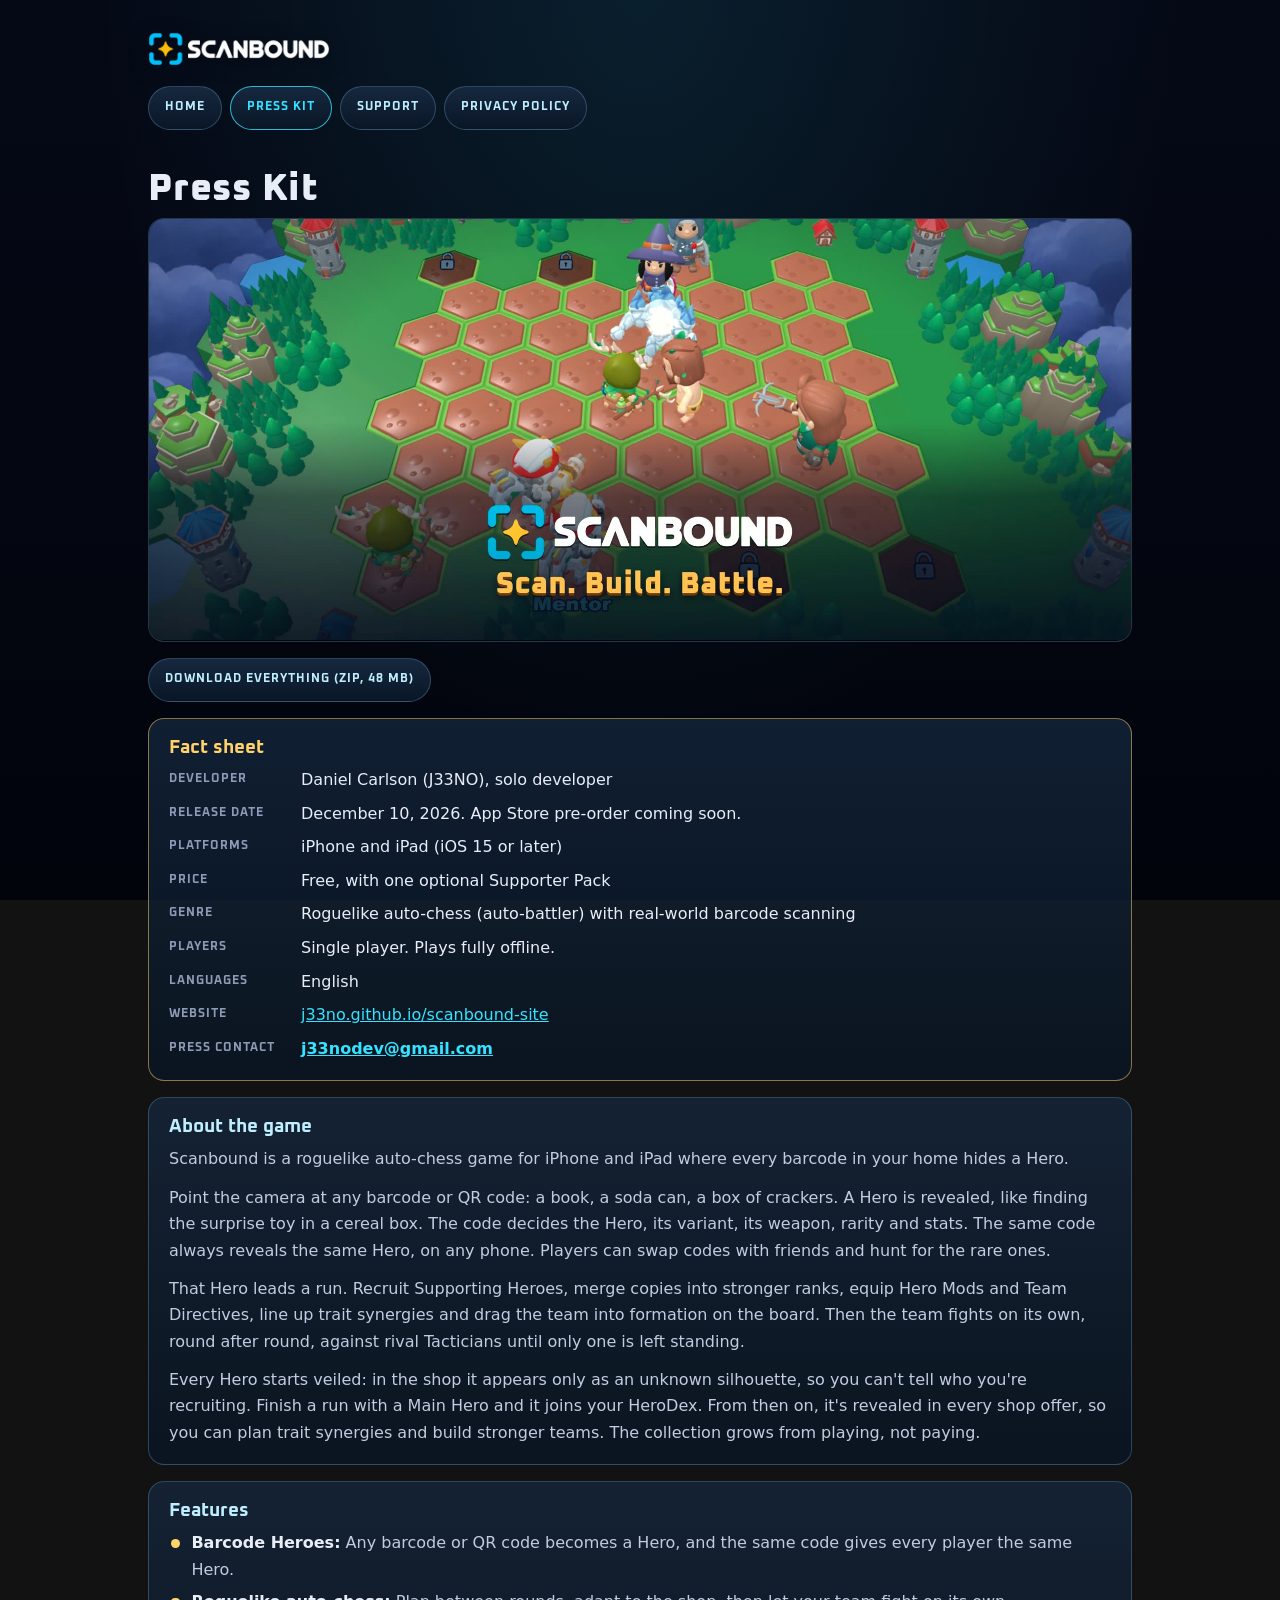
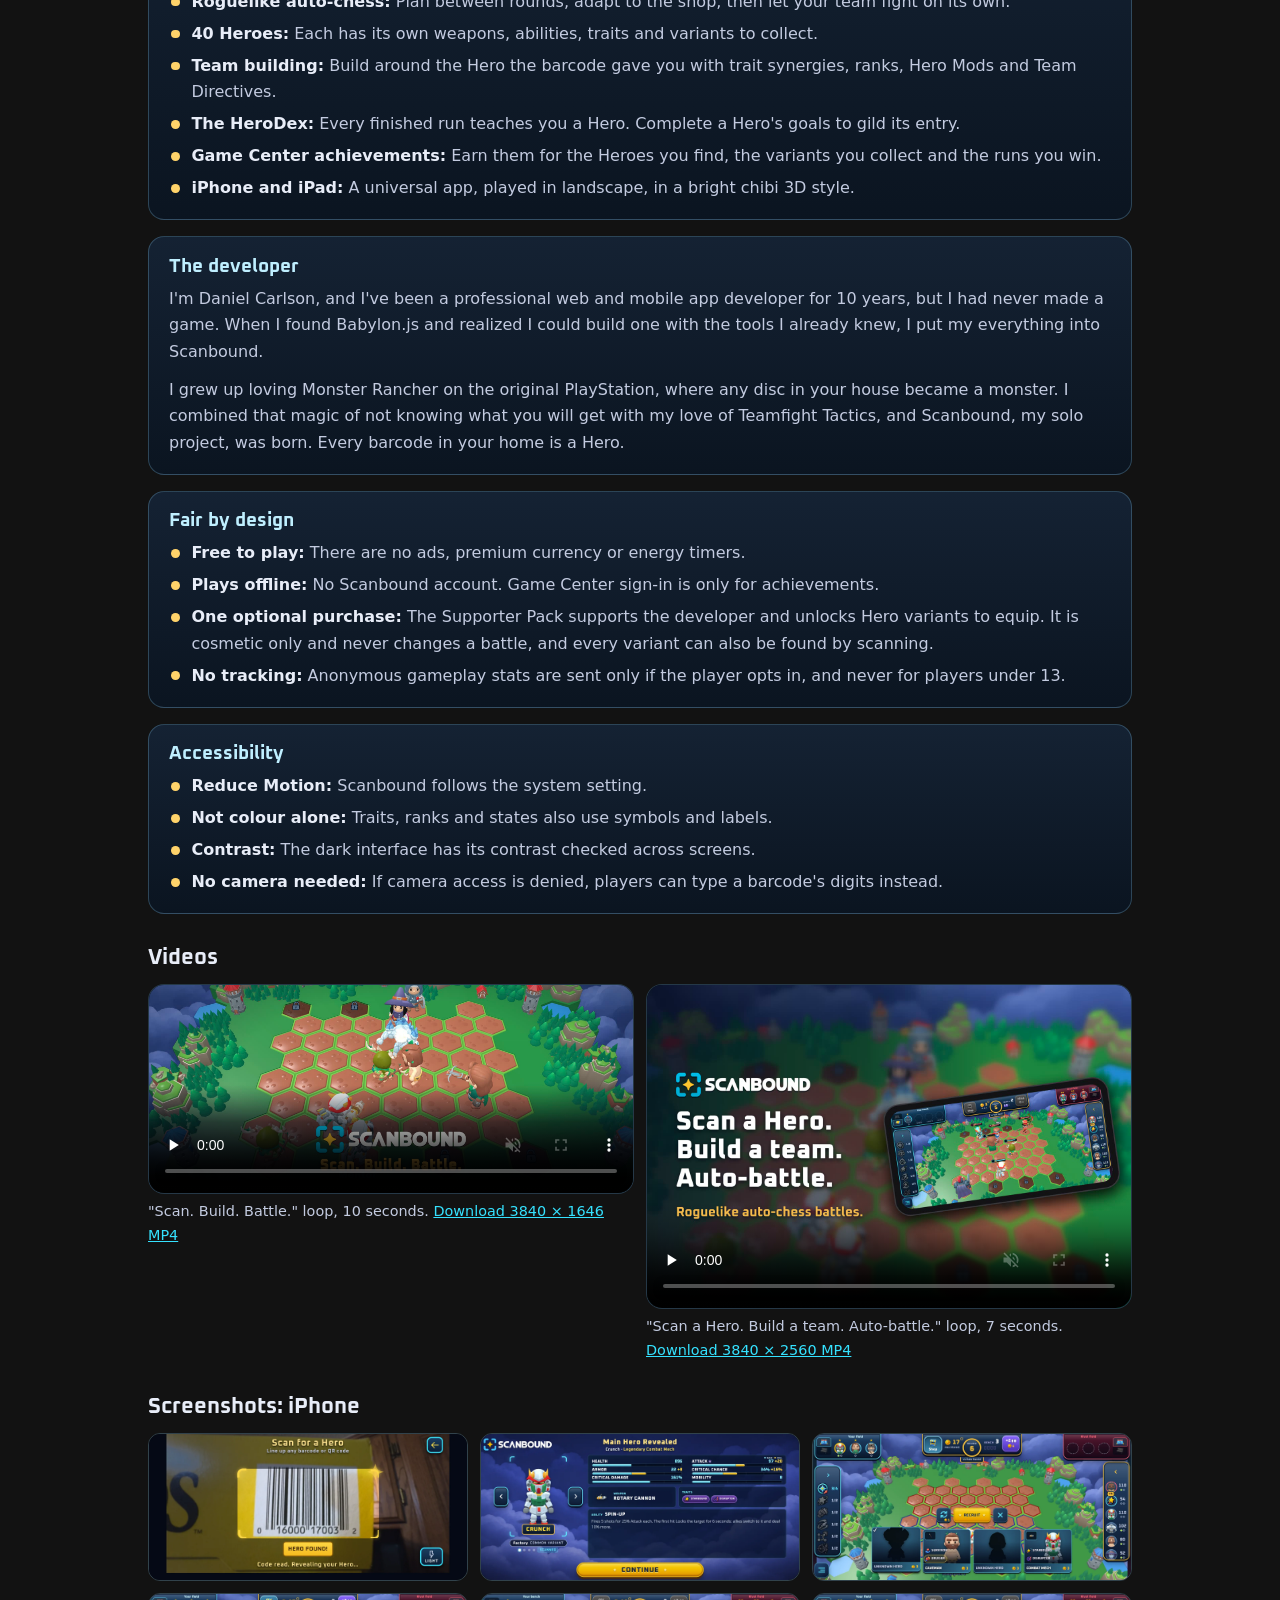
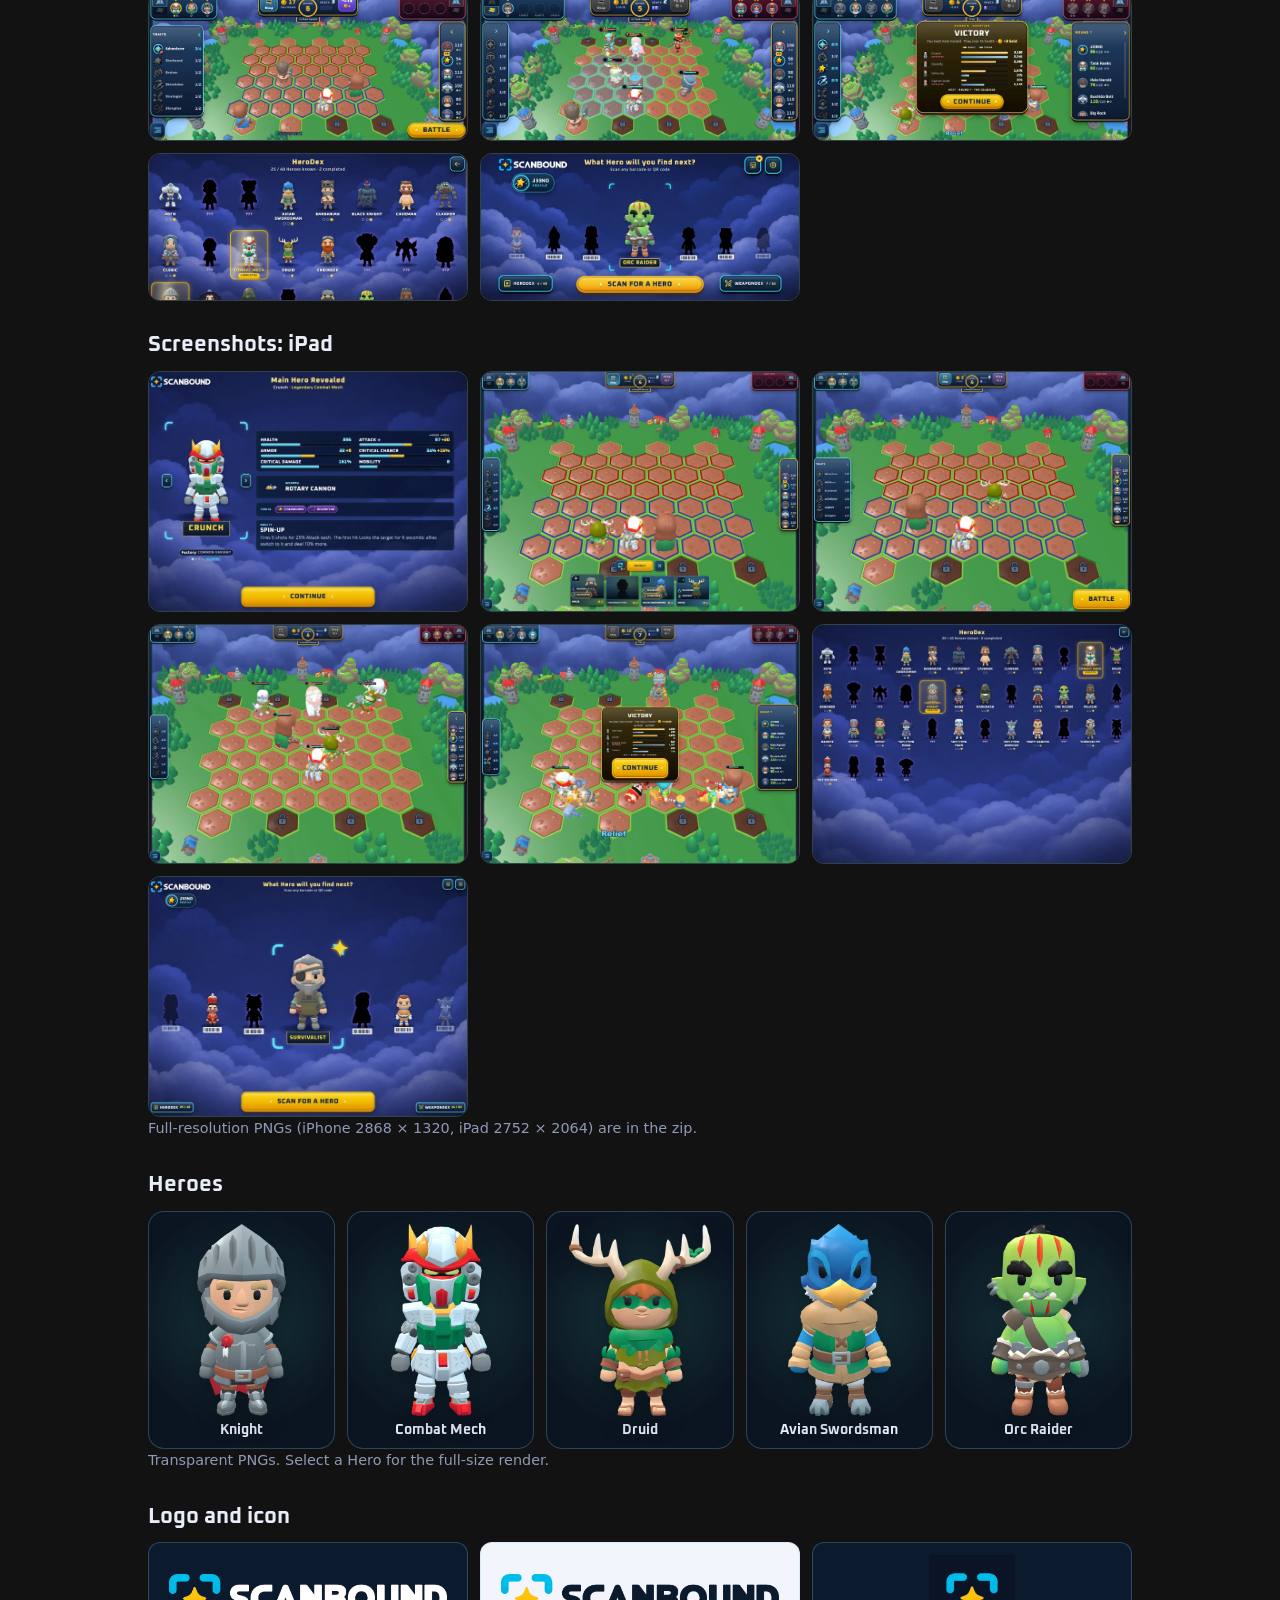
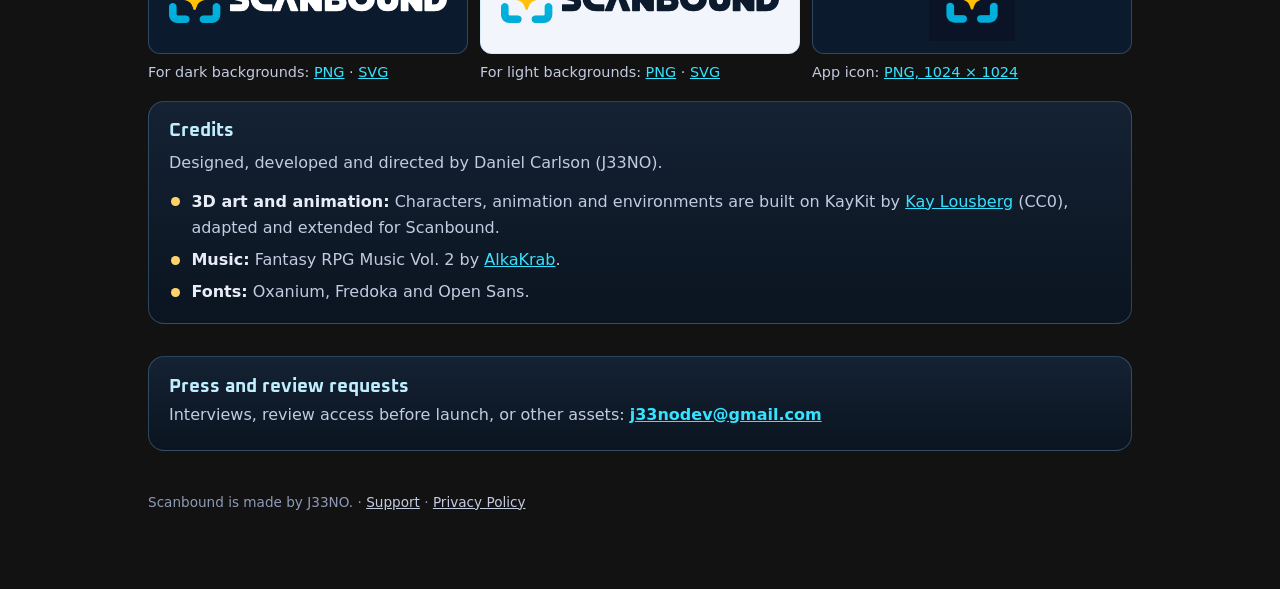
==== press/index.html @ 75f13f06 "Press kit page; Home wording matches the current game (PBI-192) Adds /press/ with the fact sheet, de" ====
<!doctype html>
<html lang="en">
<head>
  <meta charset="utf-8">
  <meta name="viewport" content="width=device-width, initial-scale=1">
  <title>Press Kit - Scanbound</title>
  <meta name="description" content="Scanbound press kit: fact sheet, description, developer story, videos, screenshots, Hero art, logos and press contact.">
  <link rel="icon" href="../assets/icon.png">
  <link rel="stylesheet" href="../assets/site.css?v=3">
</head>
<body class="press">
  <div class="wrap">
    <a class="brand" href="../"><img src="../assets/logo.webp" width="800" height="144" alt="Scanbound"></a>
    <nav aria-label="Pages">
      <a href="../">Home</a>
      <a href="./" aria-current="page">Press Kit</a>
      <a href="../support/">Support</a>
      <a href="../privacy/">Privacy Policy</a>
    </nav>

    <h1>Press Kit</h1>

    <figure class="feature-video">
      <video src="media/header-loop.mp4" poster="media/header-loop.jpg" width="1920" height="824" autoplay muted loop playsinline preload="metadata" aria-label="Scanbound gameplay: Heroes battling on the board, with the line Scan. Build. Battle."></video>
    </figure>

    <p class="downloads">
      <a class="button" href="https://github.com/J33NO/scanbound-site/releases/download/press-kit/scanbound-press-kit.zip">Download everything (zip, 48 MB)</a>
    </p>

    <section class="summary">
      <h2>Fact sheet</h2>
      <dl class="factsheet">
        <dt>Developer</dt><dd>Daniel Carlson (J33NO), solo developer</dd>
        <dt>Release date</dt><dd>December 10, 2026. App Store pre-order coming soon.</dd>
        <dt>Platforms</dt><dd>iPhone and iPad (iOS 15 or later)</dd>
        <dt>Price</dt><dd>Free, with one optional Supporter Pack</dd>
        <dt>Genre</dt><dd>Roguelike auto-chess (auto-battler) with real-world barcode scanning</dd>
        <dt>Players</dt><dd>Single player. Plays fully offline.</dd>
        <dt>Languages</dt><dd>English</dd>
        <dt>Website</dt><dd><a href="https://j33no.github.io/scanbound-site/">j33no.github.io/scanbound-site</a></dd>
        <dt>Press contact</dt><dd><a class="email" href="mailto:j33nodev@gmail.com">j33nodev@gmail.com</a></dd>
      </dl>
    </section>

    <section>
      <h2>About the game</h2>
      <p>Scanbound is a roguelike auto-chess game for iPhone and iPad where every barcode in your home hides a Hero.</p>
      <p>Point the camera at any barcode or QR code: a book, a soda can, a box of crackers. A Hero is revealed, like finding the surprise toy in a cereal box. The code decides the Hero, its variant, its weapon, rarity and stats. The same code always reveals the same Hero, on any phone. Players can swap codes with friends and hunt for the rare ones.</p>
      <p>That Hero leads a run. Recruit Supporting Heroes, merge copies into stronger ranks, equip Hero Mods and Team Directives, line up trait synergies and drag the team into formation on the board. Then the team fights on its own, round after round, against rival Tacticians until only one is left standing.</p>
      <p>Every Hero starts veiled: in the shop it appears only as an unknown silhouette, so you can't tell who you're recruiting. Finish a run with a Main Hero and it joins your HeroDex. From then on, it's revealed in every shop offer, so you can plan trait synergies and build stronger teams. The collection grows from playing, not paying.</p>
    </section>

    <section>
      <h2>Features</h2>
      <ul class="facts">
        <li><strong>Barcode Heroes:</strong> Any barcode or QR code becomes a Hero, and the same code gives every player the same Hero.</li>
        <li><strong>Roguelike auto-chess:</strong> Plan between rounds, adapt to the shop, then let your team fight on its own.</li>
        <li><strong>40 Heroes:</strong> Each has its own weapons, abilities, traits and variants to collect.</li>
        <li><strong>Team building:</strong> Build around the Hero the barcode gave you with trait synergies, ranks, Hero Mods and Team Directives.</li>
        <li><strong>The HeroDex:</strong> Every finished run teaches you a Hero. Complete a Hero's goals to gild its entry.</li>
        <li><strong>Game Center achievements:</strong> Earn them for the Heroes you find, the variants you collect and the runs you win.</li>
        <li><strong>iPhone and iPad:</strong> A universal app, played in landscape, in a bright chibi 3D style.</li>
      </ul>
    </section>

    <section>
      <h2>The developer</h2>
      <p>I'm Daniel Carlson, and I've been a professional web and mobile app developer for 10 years, but I had never made a game. When I found Babylon.js and realized I could build one with the tools I already knew, I put my everything into Scanbound.</p>
      <p>I grew up loving Monster Rancher on the original PlayStation, where any disc in your house became a monster. I combined that magic of not knowing what you will get with my love of Teamfight Tactics, and Scanbound, my solo project, was born. Every barcode in your home is a Hero.</p>
    </section>

    <section>
      <h2>Fair by design</h2>
      <ul class="facts">
        <li><strong>Free to play:</strong> There are no ads, premium currency or energy timers.</li>
        <li><strong>Plays offline:</strong> No Scanbound account. Game Center sign-in is only for achievements.</li>
        <li><strong>One optional purchase:</strong> The Supporter Pack supports the developer and unlocks Hero variants to equip. It is cosmetic only and never changes a battle, and every variant can also be found by scanning.</li>
        <li><strong>No tracking:</strong> Anonymous gameplay stats are sent only if the player opts in, and never for players under 13.</li>
      </ul>
    </section>

    <section>
      <h2>Accessibility</h2>
      <ul class="facts">
        <li><strong>Reduce Motion:</strong> Scanbound follows the system setting.</li>
        <li><strong>Not colour alone:</strong> Traits, ranks and states also use symbols and labels.</li>
        <li><strong>Contrast:</strong> The dark interface has its contrast checked across screens.</li>
        <li><strong>No camera needed:</strong> If camera access is denied, players can type a barcode's digits instead.</li>
      </ul>
    </section>

    <h2 class="kit-title">Videos</h2>
    <div class="media-grid media-grid--two">
      <figure>
        <video src="media/header-loop.mp4" poster="media/header-loop.jpg" width="1920" height="824" controls muted loop playsinline preload="none"></video>
        <figcaption>"Scan. Build. Battle." loop, 10 seconds. <a href="https://github.com/J33NO/scanbound-site/releases/download/press-kit/Scanbound-Header-Video-3840x1646.mp4">Download 3840 &times; 1646 MP4</a></figcaption>
      </figure>
      <figure>
        <video src="media/search-loop.mp4" poster="media/search-loop.jpg" width="1440" height="960" controls muted loop playsinline preload="none"></video>
        <figcaption>"Scan a Hero. Build a team. Auto-battle." loop, 7 seconds. <a href="https://github.com/J33NO/scanbound-site/releases/download/press-kit/Scanbound-Search-Video-3840x2560.mp4">Download 3840 &times; 2560 MP4</a></figcaption>
      </figure>
    </div>

    <h2 class="kit-title">Screenshots: iPhone</h2>
    <div class="media-grid">
      <a href="media/shots/iphone-01-scan.webp"><img src="media/shots/iphone-01-scan.webp" width="1600" height="736" loading="lazy" alt="Scanning a product barcode: Hero found"></a>
      <a href="media/shots/iphone-02-reveal.webp"><img src="media/shots/iphone-02-reveal.webp" width="1600" height="736" loading="lazy" alt="A Hero revealed from the scan, with its stats"></a>
      <a href="media/shots/iphone-03-shop-veiled.webp"><img src="media/shots/iphone-03-shop-veiled.webp" width="1600" height="736" loading="lazy" alt="The shop between rounds"></a>
      <a href="media/shots/iphone-04-team-traits.webp"><img src="media/shots/iphone-04-team-traits.webp" width="1600" height="736" loading="lazy" alt="The team in formation with trait synergies"></a>
      <a href="media/shots/iphone-05-battle.webp"><img src="media/shots/iphone-05-battle.webp" width="1600" height="736" loading="lazy" alt="An auto-chess battle on the hex board"></a>
      <a href="media/shots/iphone-06-victory.webp"><img src="media/shots/iphone-06-victory.webp" width="1600" height="736" loading="lazy" alt="Victory screen"></a>
      <a href="media/shots/iphone-07-herodex.webp"><img src="media/shots/iphone-07-herodex.webp" width="1600" height="736" loading="lazy" alt="The HeroDex"></a>
      <a href="media/shots/iphone-08-home.webp"><img src="media/shots/iphone-08-home.webp" width="1600" height="736" loading="lazy" alt="The home screen"></a>
    </div>

    <h2 class="kit-title">Screenshots: iPad</h2>
    <div class="media-grid">
      <a href="media/shots/ipad-02-reveal.webp"><img src="media/shots/ipad-02-reveal.webp" width="1400" height="1050" loading="lazy" alt="A Hero revealed on iPad"></a>
      <a href="media/shots/ipad-03-shop-veiled.webp"><img src="media/shots/ipad-03-shop-veiled.webp" width="1400" height="1050" loading="lazy" alt="The shop on iPad"></a>
      <a href="media/shots/ipad-04-team-traits.webp"><img src="media/shots/ipad-04-team-traits.webp" width="1400" height="1050" loading="lazy" alt="Team and traits on iPad"></a>
      <a href="media/shots/ipad-05-battle.webp"><img src="media/shots/ipad-05-battle.webp" width="1400" height="1050" loading="lazy" alt="A battle on iPad"></a>
      <a href="media/shots/ipad-06-victory.webp"><img src="media/shots/ipad-06-victory.webp" width="1400" height="1050" loading="lazy" alt="Victory on iPad"></a>
      <a href="media/shots/ipad-07-herodex.webp"><img src="media/shots/ipad-07-herodex.webp" width="1400" height="1050" loading="lazy" alt="The HeroDex on iPad"></a>
      <a href="media/shots/ipad-08-home.webp"><img src="media/shots/ipad-08-home.webp" width="1400" height="1050" loading="lazy" alt="The home screen on iPad"></a>
    </div>
    <p class="meta">Full-resolution PNGs (iPhone 2868 &times; 1320, iPad 2752 &times; 2064) are in the zip.</p>

    <h2 class="kit-title">Heroes</h2>
    <div class="media-grid media-grid--heroes">
      <a href="media/heroes/knight.png"><img src="media/heroes/knight-thumb.webp" loading="lazy" alt="Knight"><span>Knight</span></a>
      <a href="media/heroes/combat_mech.png"><img src="media/heroes/combat_mech-thumb.webp" loading="lazy" alt="Combat Mech"><span>Combat Mech</span></a>
      <a href="media/heroes/druid.png"><img src="media/heroes/druid-thumb.webp" loading="lazy" alt="Druid"><span>Druid</span></a>
      <a href="media/heroes/avian_swordsman.png"><img src="media/heroes/avian_swordsman-thumb.webp" loading="lazy" alt="Avian Swordsman"><span>Avian Swordsman</span></a>
      <a href="media/heroes/orc_raider.png"><img src="media/heroes/orc_raider-thumb.webp" loading="lazy" alt="Orc Raider"><span>Orc Raider</span></a>
    </div>
    <p class="meta">Transparent PNGs. Select a Hero for the full-size render.</p>

    <h2 class="kit-title">Logo and icon</h2>
    <div class="media-grid media-grid--brand">
      <figure class="swatch swatch--dark">
        <img src="media/brand/scanbound-logo-white-text.png" width="3922" height="696" loading="lazy" alt="Scanbound logo, white text">
        <figcaption>For dark backgrounds: <a href="media/brand/scanbound-logo-white-text.png">PNG</a> &middot; <a href="media/brand/scanbound-logo-white-text.svg">SVG</a></figcaption>
      </figure>
      <figure class="swatch swatch--light">
        <img src="media/brand/scanbound-logo-dark-text.png" width="3922" height="696" loading="lazy" alt="Scanbound logo, dark text">
        <figcaption>For light backgrounds: <a href="media/brand/scanbound-logo-dark-text.png">PNG</a> &middot; <a href="media/brand/scanbound-logo-dark-text.svg">SVG</a></figcaption>
      </figure>
      <figure class="swatch swatch--icon">
        <img src="media/brand/scanbound-icon-1024.png" width="1024" height="1024" loading="lazy" alt="Scanbound app icon">
        <figcaption>App icon: <a href="media/brand/scanbound-icon-1024.png">PNG, 1024 &times; 1024</a></figcaption>
      </figure>
    </div>

    <section>
      <h2>Credits</h2>
      <p>Designed, developed and directed by Daniel Carlson (J33NO).</p>
      <ul class="facts">
        <li><strong>3D art and animation:</strong> Characters, animation and environments are built on KayKit by <a href="https://www.kaylousberg.com" rel="noopener">Kay Lousberg</a> (CC0), adapted and extended for Scanbound.</li>
        <li><strong>Music:</strong> Fantasy RPG Music Vol. 2 by <a href="https://alkakrab.itch.io/" rel="noopener">AlkaKrab</a>.</li>
        <li><strong>Fonts:</strong> Oxanium, Fredoka and Open Sans.</li>
      </ul>
    </section>

    <section class="help">
      <div>
        <h2>Press and review requests</h2>
        <p>Interviews, review access before launch, or other assets: <a class="email" href="mailto:j33nodev@gmail.com">j33nodev@gmail.com</a></p>
      </div>
    </section>

    <footer>
      <p>Scanbound is made by J33NO. &middot; <a href="../support/">Support</a> &middot; <a href="../privacy/">Privacy Policy</a></p>
    </footer>
  </div>
  <script>
    // Respect Reduce Motion: the banner loop does not play on its own.
    if (matchMedia("(prefers-reduced-motion: reduce)").matches) {
      const v = document.querySelector(".feature-video video");
      v.removeAttribute("autoplay"); v.pause(); v.controls = true;
    }
  </script>
</body>
</html>
---- assets/site.css ----
/* Scanbound public pages: the game's own night-sky palette, Oxanium for headings, the system
   sans for reading. Everything is self-hosted so a visit contacts no one but GitHub Pages. */
@font-face {
  font-family: "Oxanium";
  src: url("fonts/Oxanium-VariableFont_wght.ttf") format("truetype");
  font-weight: 200 800;
  font-display: swap;
}

:root {
  --bg: #050916;
  --bg-deep: #02040c;
  --panel: #0c1a2e;
  --panel-edge: rgba(140, 205, 240, 0.26);
  --text: #e8edf8;
  --soft: #c3cbe0;
  --muted: #8e9ab6;
  --cyan: #35e2ff;
  --cyan-soft: #bfefff;
  --gold: #ffd36a;
  --display: "Oxanium", "Trebuchet MS", system-ui, sans-serif;
  --body: system-ui, -apple-system, "Segoe UI", Roboto, "Helvetica Neue", sans-serif;
  color-scheme: dark;
}

* { box-sizing: border-box; }

html { -webkit-text-size-adjust: 100%; }

body {
  margin: 0;
  min-height: 100vh;
  background:
    radial-gradient(ellipse at top, rgba(53, 226, 255, 0.10), transparent 60%),
    linear-gradient(180deg, var(--bg), var(--bg-deep));
  background-attachment: fixed;
  color: var(--soft);
  font: 16px/1.65 var(--body);
}

.wrap {
  max-width: 46rem;
  margin: 0 auto;
  padding-inline: 1.25rem;
  padding-block: 2rem 4rem;
}

.brand {
  display: flex;
  align-items: center;
  gap: 0.85rem;
  color: var(--text);
  text-decoration: none;
}

.brand img {
  width: auto;
  height: 2.1rem;
  filter: drop-shadow(0 3px 10px rgba(2, 4, 12, 0.45));
}

nav {
  display: flex;
  flex-wrap: wrap;
  gap: 0.5rem;
  margin-top: 1.25rem;
}

nav a,
.button {
  display: inline-flex;
  align-items: center;
  min-height: 2.75rem;
  padding: 0.5rem 1rem;
  border: 1px solid var(--panel-edge);
  border-radius: 999px;
  background: linear-gradient(180deg, #16283f, #091626);
  color: var(--cyan-soft);
  font: 700 0.78rem/1.2 var(--display);
  letter-spacing: 0.08em;
  text-decoration: none;
  text-transform: uppercase;
}

nav a[aria-current="page"] {
  border-color: rgba(53, 226, 255, 0.78);
  color: var(--cyan);
}

nav a:focus-visible,
.button:focus-visible,
a:focus-visible {
  outline: 2px solid var(--cyan);
  outline-offset: 3px;
}

h1, h2, h3 {
  color: var(--text);
  font-family: var(--display);
  line-height: 1.2;
  text-wrap: balance;
}

h1 {
  margin: 2.25rem 0 0.4rem;
  font-size: clamp(1.8rem, 5vw, 2.4rem);
  font-weight: 800;
  letter-spacing: 0.02em;
}

h2 {
  margin: 0 0 0.5rem;
  font-size: 1.2rem;
  font-weight: 700;
  color: var(--cyan-soft);
}

h3 {
  margin: 1rem 0 0.25rem;
  font-size: 1rem;
  font-weight: 700;
}

.lede {
  margin: 0 0 1.75rem;
  color: var(--soft);
  font-size: 1.08rem;
}

.meta {
  margin: 0;
  color: var(--muted);
  font-size: 0.9rem;
}

section {
  margin-top: 1rem;
  padding: 1.1rem 1.25rem;
  border: 1px solid var(--panel-edge);
  border-radius: 1rem;
  background: linear-gradient(180deg, rgba(22, 40, 63, 0.75), rgba(9, 22, 38, 0.75));
}

section > :last-child { margin-bottom: 0; }

p, ul { margin: 0 0 0.75rem; }

ul { padding-left: 1.2rem; }

li + li { margin-top: 0.35rem; }

strong { color: var(--text); }

a { color: var(--cyan); }

.summary {
  border-color: rgba(255, 211, 106, 0.5);
}

.summary h2 { color: var(--gold); }

.email {
  font-weight: 700;
  word-break: break-all;
}

footer {
  margin-top: 2.5rem;
  color: var(--muted);
  font-size: 0.85rem;
}

footer a { color: var(--soft); }

/* ---- Home ----------------------------------------------------------------------------------
   The game's own night-cloud sky, with a lineup of real Hero renders standing in the clouds. */
@font-face {
  font-family: "Fredoka";
  src: url("fonts/Fredoka-VariableFont_wdth_wght.ttf") format("truetype");
  font-weight: 300 700;
  font-display: swap;
}

.home { --round: "Fredoka", var(--display); }

.sky {
  position: relative;
  overflow: hidden;
  padding-inline: 1.25rem;
  padding-block: 1.25rem 0;
  background: #1a2a6c url("clouds.webp") center bottom / cover no-repeat;
  border-bottom: 1px solid var(--panel-edge);
}

.sky::after {
  content: "";
  position: absolute;
  inset: auto 0 0;
  height: 30%;
  background: linear-gradient(180deg, transparent, rgba(5, 9, 22, 0.55));
  pointer-events: none;
}

.sky__top {
  max-width: 64rem;
  margin: 0 auto;
  display: flex;
  flex-wrap: wrap;
  align-items: center;
  justify-content: space-between;
  gap: 0.75rem;
}

.sky__top nav { margin-top: 0; }

.sky__title {
  position: relative;
  z-index: 1;
  max-width: 40rem;
  margin: 0 auto;
  padding-top: clamp(2rem, 7vw, 4.5rem);
  text-align: center;
}

.sky__logo {
  width: min(100%, 26rem);
  height: auto;
  filter: drop-shadow(0 6px 18px rgba(2, 4, 12, 0.55));
}

.sky h1 {
  margin: 1.1rem 0 0.6rem;
  font-family: var(--round);
  font-size: clamp(2rem, 6vw, 3.2rem);
  font-weight: 700;
  letter-spacing: 0;
  text-shadow: 0 3px 0 rgba(2, 4, 12, 0.35);
}

.sky__title p {
  margin: 0 auto;
  max-width: 34rem;
  color: #dfe6ff;
  font-size: 1.1rem;
}


.lineup {
  position: relative;
  z-index: 1;
  display: flex;
  justify-content: center;
  align-items: flex-end;
  max-width: 64rem;
  margin: clamp(0.5rem, 3vw, 1.5rem) auto 0;
}

.lineup__hero {
  width: clamp(5.5rem, 15vw, 10.5rem);
  height: auto;
  margin-inline: clamp(-2.4rem, -3.2vw, -0.9rem);
  margin-bottom: -2.5%;
  filter: drop-shadow(0 10px 12px rgba(2, 4, 12, 0.45));
  animation: bob 3.6s ease-in-out infinite;
}

.lineup__hero:nth-child(2n) { animation-delay: -1.2s; }
.lineup__hero:nth-child(3n) { animation-delay: -2.4s; }

.lineup__hero--lead {
  width: clamp(7rem, 19vw, 13rem);
  z-index: 1;
}

@keyframes bob {
  0%, 100% { transform: translateY(0); }
  50% { transform: translateY(-6px); }
}

@media (max-width: 560px) {
  .lineup__hero--edge { display: none; }
  .sky__top { justify-content: center; }
}

.home .wrap {
  max-width: 64rem;
  padding-top: 2.5rem;
}

.band-title {
  margin: 0 0 1rem;
  font-family: var(--round);
  font-size: 1.6rem;
  color: var(--text);
  text-align: center;
}

.steps {
  list-style: none;
  margin: 0;
  padding: 0;
  display: grid;
  grid-template-columns: repeat(auto-fit, minmax(13.5rem, 1fr));
  gap: 1rem;
  counter-reset: step;
}

.step {
  counter-increment: step;
  display: flex;
  flex-direction: column;
  gap: 0.4rem;
  min-width: 0;
  padding: 1rem;
  border: 1px solid var(--panel-edge);
  border-radius: 1rem;
  background: linear-gradient(180deg, rgba(22, 40, 63, 0.75), rgba(9, 22, 38, 0.75));
}

.step + .step { margin-top: 0; }

.step h3 {
  margin: 0.4rem 0 0;
  font-family: var(--round);
  font-size: 1.25rem;
}

.step h3::before {
  content: counter(step);
  display: inline-grid;
  place-items: center;
  width: 1.6rem;
  height: 1.6rem;
  margin-right: 0.5rem;
  border-radius: 50%;
  background: var(--cyan);
  color: #04121c;
  font: 800 0.9rem/1 var(--display);
  vertical-align: 0.15em;
}

.step p { margin: 0; font-size: 0.95rem; }

.step__art {
  display: grid;
  place-items: center;
  height: 9.5rem;
  border-radius: 0.75rem;
  background: radial-gradient(circle at 50% 60%, rgba(53, 226, 255, 0.16), rgba(5, 9, 22, 0.4) 70%);
  overflow: hidden;
}

.step__art img {
  max-width: 100%;
  width: auto;
  height: 8.5rem;
  object-fit: contain;
}

.step__art--wide img {
  width: 100%;
  height: 9.5rem;
  object-fit: cover;
}

.step__art--scan svg {
  width: 7.5rem;
  height: 7.5rem;
  fill: none;
}

.step__art--scan path {
  stroke: var(--cyan);
  stroke-width: 7;
  stroke-linecap: round;
}

.step__art--scan .bars rect { fill: var(--text); }

.step__art--scan .laser {
  stroke: #ff5a6e;
  stroke-width: 3;
  stroke-linecap: round;
  animation: sweep 2.4s ease-in-out infinite;
}

@keyframes sweep {
  0%, 100% { transform: translateY(-18px); }
  50% { transform: translateY(18px); }
}

.step__art--duel {
  display: flex;
  align-items: center;
  justify-content: center;
  gap: 0;
}

.step__art--duel img {
  width: auto;
  height: 9.5rem;
  max-width: 50%;
  object-fit: contain;
  transform: scale(1.3) translateY(5%);
}

.step__art--duel img:last-child { transform: scale(-1.3, 1.3) translateY(5%); }

.step__art--duel span {
  font: 800 1.1rem/1 var(--round);
  color: var(--gold);
  margin-inline: -0.5rem;
  z-index: 1;
}

.pair {
  display: grid;
  grid-template-columns: repeat(auto-fit, minmax(18rem, 1fr));
  gap: 1rem;
  margin-top: 1rem;
}

.pair section { margin-top: 0; min-width: 0; }

.facts {
  list-style: none;
  padding: 0;
}

.facts li {
  padding-left: 1.4rem;
  position: relative;
}

.facts li::before {
  content: "";
  position: absolute;
  left: 0.15rem;
  top: 0.55em;
  width: 0.55rem;
  height: 0.55rem;
  border-radius: 50%;
  background: var(--gold);
}

.help {
  display: flex;
  flex-wrap: wrap;
  align-items: center;
  justify-content: space-between;
  gap: 1rem;
}

.help h2, .help p { margin-bottom: 0.25rem; }

@media (prefers-reduced-motion: reduce) {
  .lineup__hero,
  .step__art--scan .laser { animation: none; }
}

/* Step 2: a Hero standing in the gold burst the reveal plays in the game. */
.step__art--reveal {
  background:
    radial-gradient(circle at 50% 55%, rgba(255, 211, 106, 0.55), rgba(255, 211, 106, 0.08) 45%, transparent 62%),
    radial-gradient(circle at 50% 60%, rgba(53, 226, 255, 0.16), rgba(5, 9, 22, 0.4) 70%);
}

.step__art--reveal img {
  height: 9.5rem;
  transform: scale(1.35) translateY(5%);
  filter: drop-shadow(0 0 14px rgba(255, 211, 106, 0.55));
}

/* ---- Press kit ------------------------------------------------------------------------------
   Wider than the reading pages so screenshots and videos can sit side by side. */
.press .wrap { max-width: 64rem; }

.feature-video { margin: 0 0 1rem; }

.feature-video video,
.media-grid video {
  display: block;
  width: 100%;
  height: auto;
  border: 1px solid var(--panel-edge);
  border-radius: 1rem;
  background: var(--bg-deep);
}

.downloads { margin: 0 0 1rem; }

.factsheet {
  display: grid;
  grid-template-columns: minmax(7rem, max-content) 1fr;
  gap: 0.45rem 1.25rem;
  margin: 0;
}

.factsheet dt { color: var(--muted); font: 700 0.78rem/1.9 var(--display); letter-spacing: 0.08em; text-transform: uppercase; }
.factsheet dd { margin: 0; color: var(--text); min-width: 0; }

@media (max-width: 560px) {
  .factsheet { grid-template-columns: 1fr; gap: 0; }
  .factsheet dd { margin-bottom: 0.6rem; }
}

.kit-title { margin: 2rem 0 0.75rem; font-size: 1.35rem; color: var(--text); }

.media-grid {
  display: grid;
  grid-template-columns: repeat(auto-fill, minmax(17rem, 1fr));
  gap: 0.75rem;
}

.media-grid--two { grid-template-columns: repeat(auto-fit, minmax(20rem, 1fr)); }

.media-grid figure { margin: 0; min-width: 0; }

.media-grid figcaption { margin-top: 0.4rem; font-size: 0.9rem; }

.media-grid > a { display: block; min-width: 0; }

.media-grid > a > img {
  display: block;
  width: 100%;
  height: auto;
  border: 1px solid var(--panel-edge);
  border-radius: 0.75rem;
}

.media-grid--heroes { grid-template-columns: repeat(auto-fit, minmax(9.5rem, 1fr)); }

.media-grid--heroes > a {
  padding: 0.75rem 0.5rem 0.6rem;
  border: 1px solid var(--panel-edge);
  border-radius: 1rem;
  background: radial-gradient(circle at 50% 45%, rgba(53, 226, 255, 0.18), rgba(9, 22, 38, 0.75) 70%);
  color: var(--text);
  font: 700 0.85rem/1.2 var(--display);
  text-align: center;
  text-decoration: none;
}

.media-grid--heroes > a > img {
  height: 12rem;
  width: 100%;
  object-fit: contain;
  border: 0;
  border-radius: 0;
  filter: drop-shadow(0 8px 10px rgba(2, 4, 12, 0.45));
}

.media-grid--heroes span { display: block; margin-top: 0.4rem; }

.media-grid--brand { grid-template-columns: repeat(auto-fit, minmax(15rem, 1fr)); }

.swatch img {
  display: block;
  width: 100%;
  height: 7rem;
  padding: 1.25rem;
  object-fit: contain;
  border: 1px solid var(--panel-edge);
  border-radius: 0.75rem;
}

.swatch--dark img { background: var(--panel); }
.swatch--light img { background: #f2f5fb; }
.swatch--icon img { background: var(--panel); padding: 0.75rem; }

.press .help { margin-top: 2rem; }
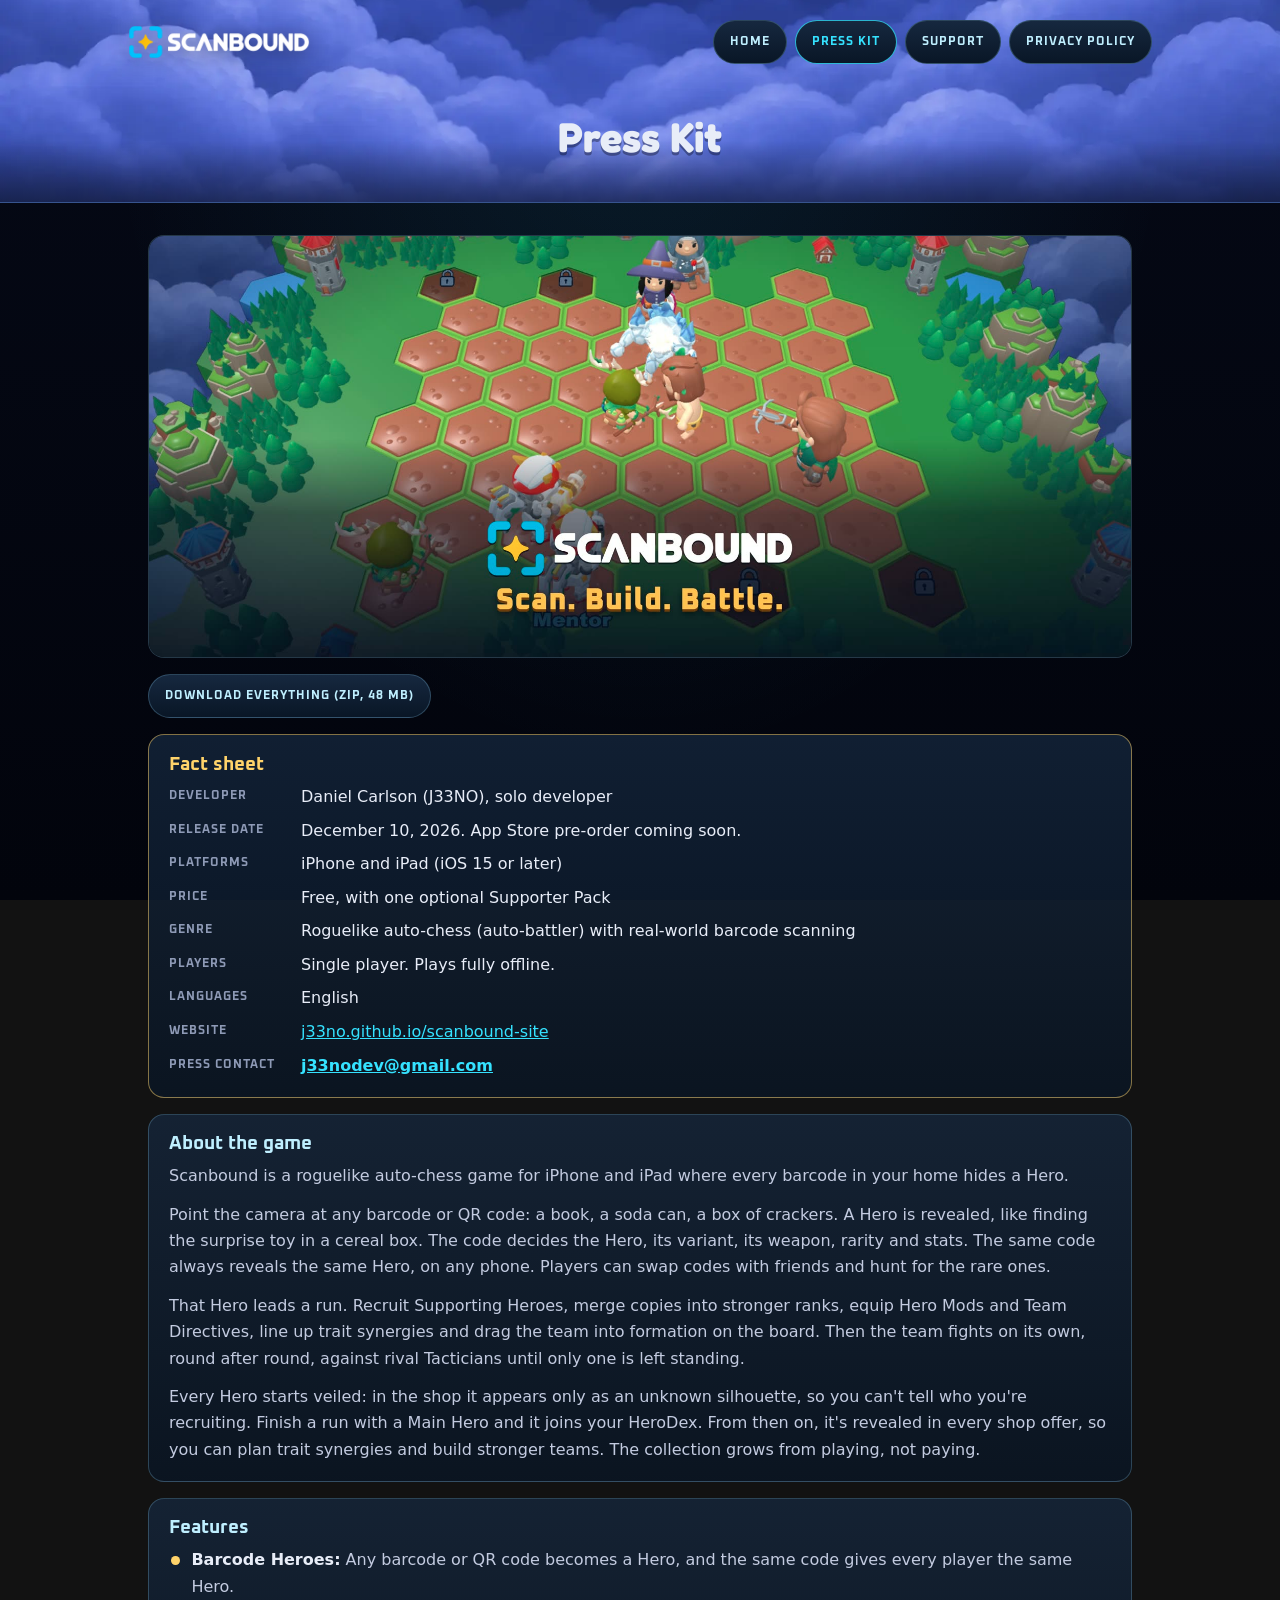
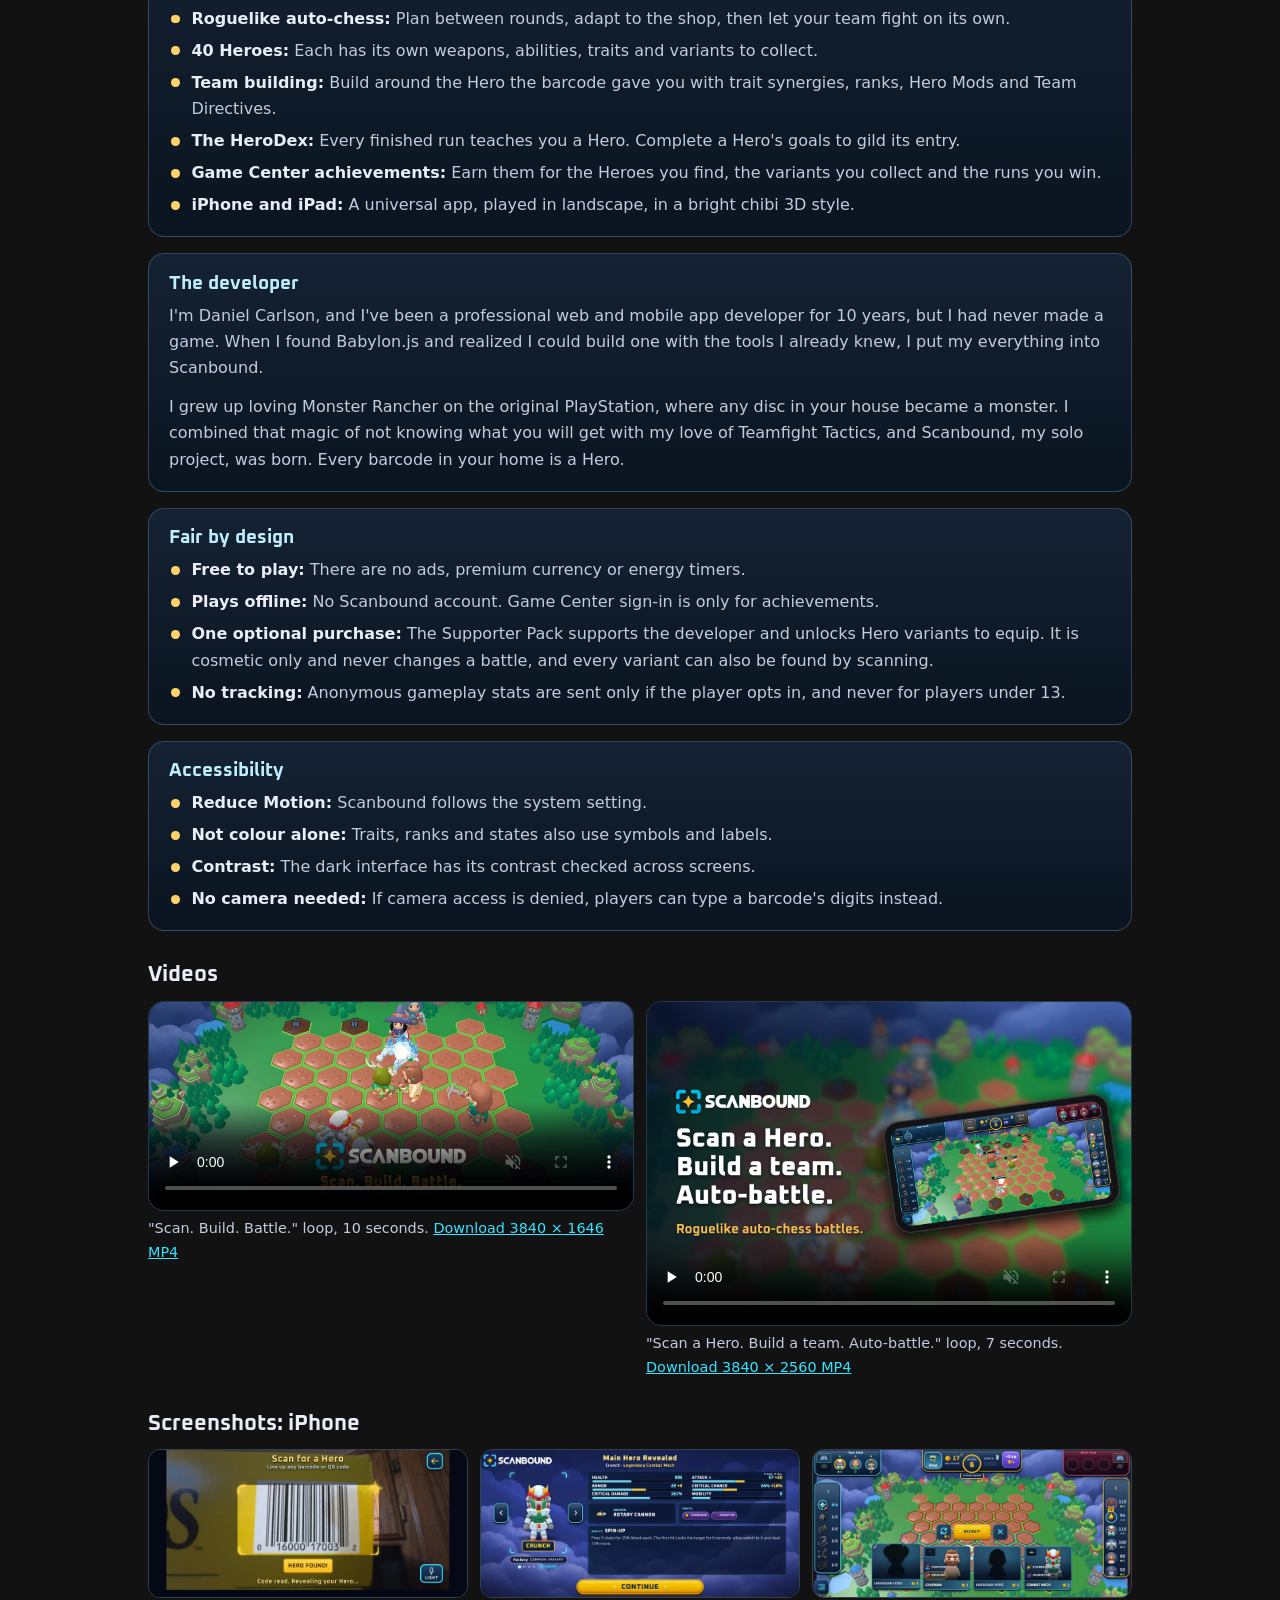
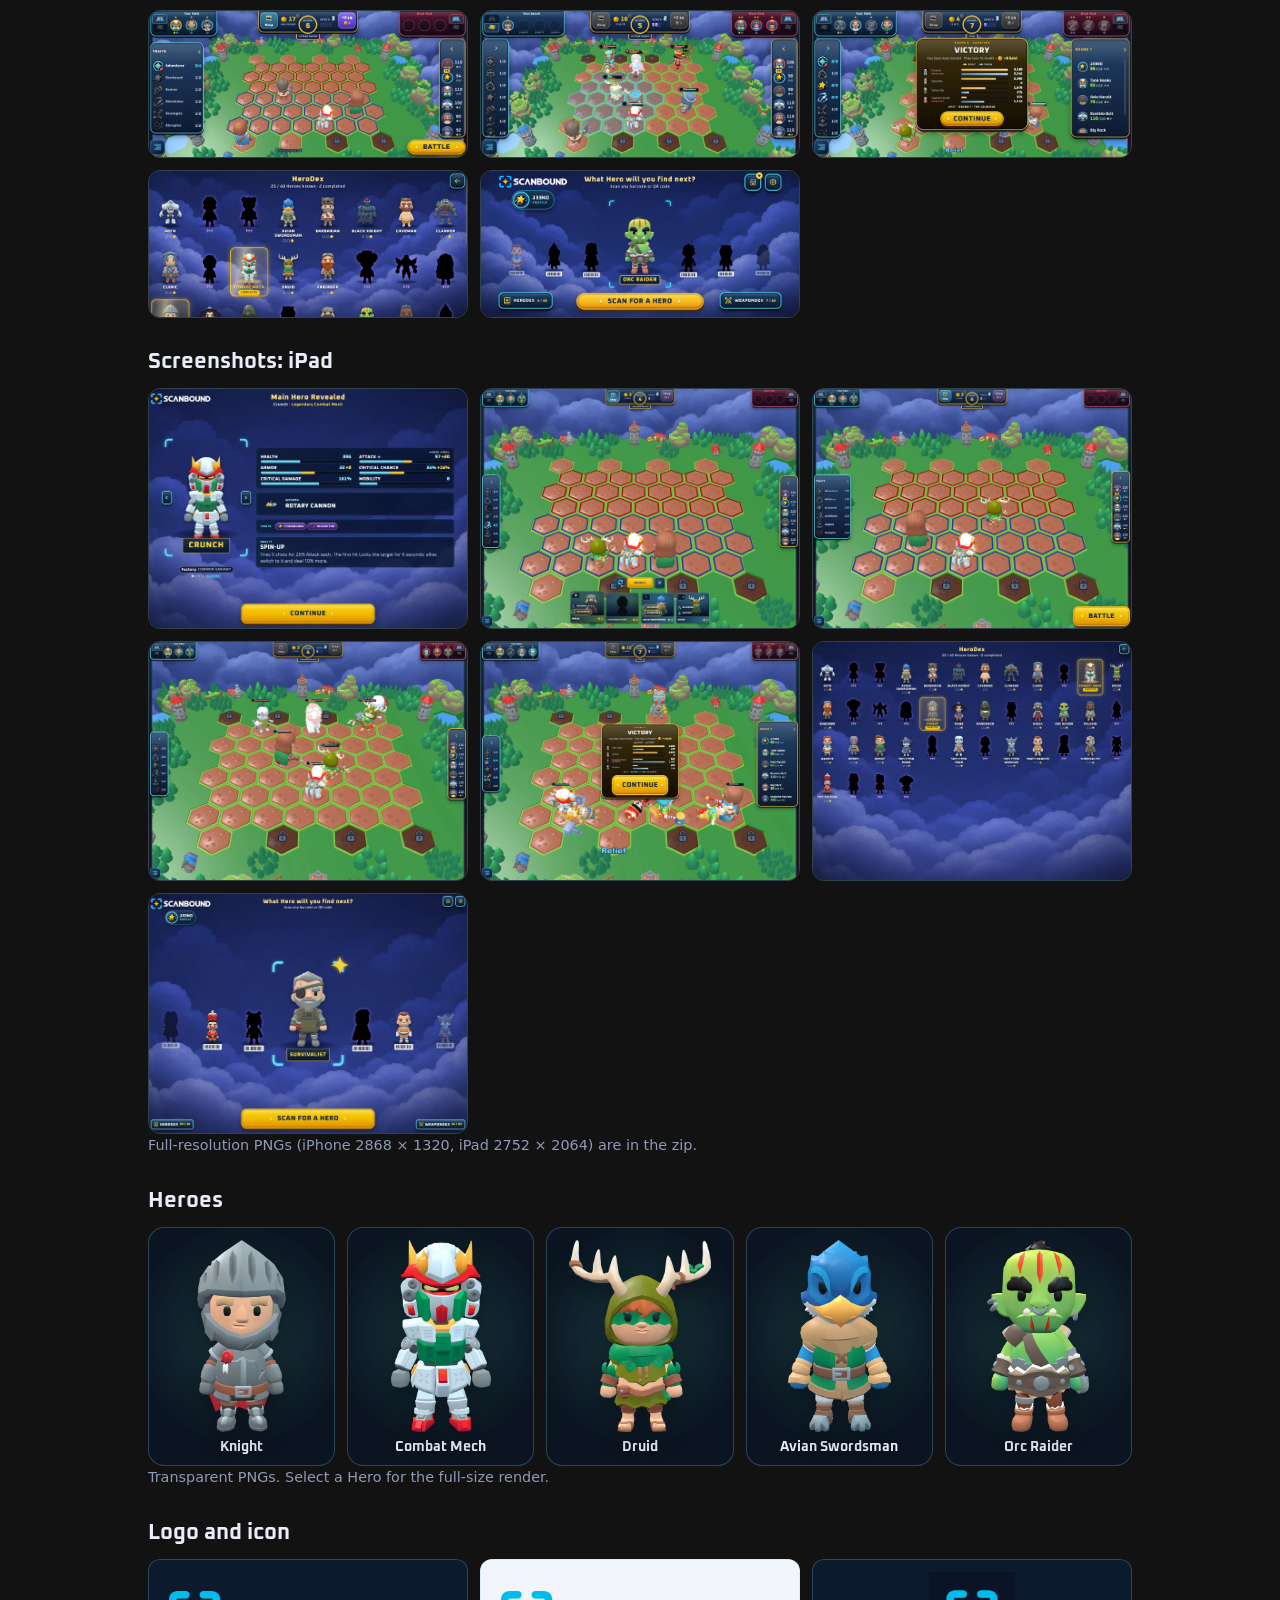
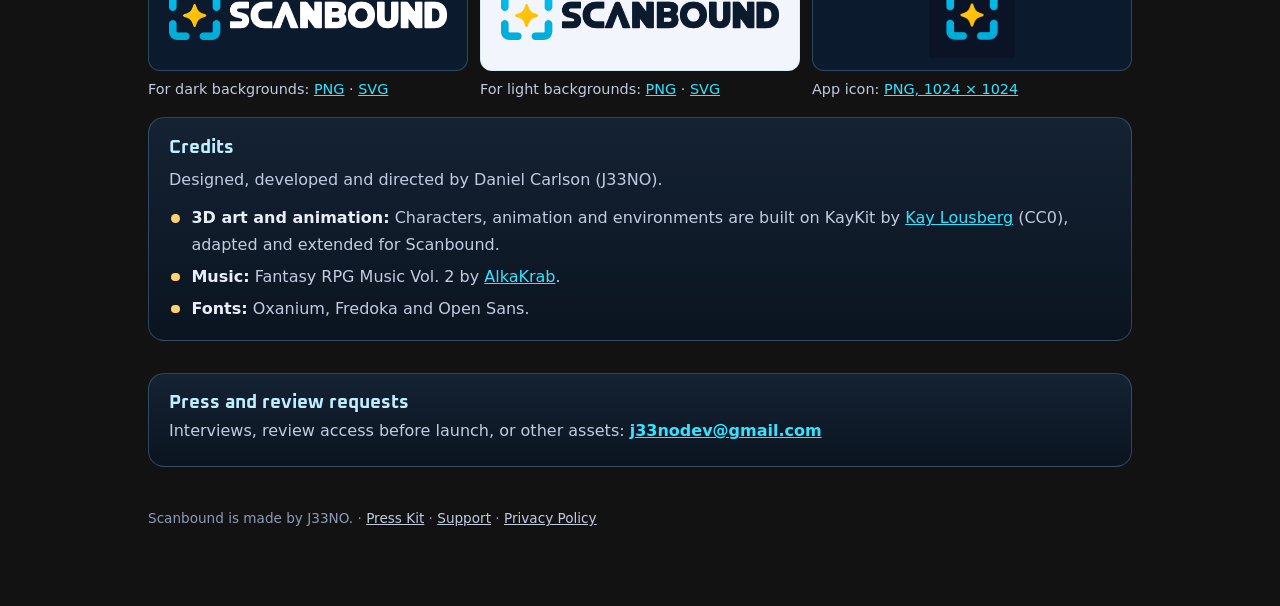
==== commit 03ac9413: "One header for every page; Home describes the game as the press kit does Every page opens with the s" ====
--- a/press/index.html
+++ b/press/index.html
@@ -6,20 +6,25 @@
   <title>Press Kit - Scanbound</title>
   <meta name="description" content="Scanbound press kit: fact sheet, description, developer story, videos, screenshots, Hero art, logos and press contact.">
   <link rel="icon" href="../assets/icon.png">
-  <link rel="stylesheet" href="../assets/site.css?v=3">
+  <link rel="stylesheet" href="../assets/site.css?v=4">
 </head>
 <body class="press">
-  <div class="wrap">
-    <a class="brand" href="../"><img src="../assets/logo.webp" width="800" height="144" alt="Scanbound"></a>
-    <nav aria-label="Pages">
-      <a href="../">Home</a>
-      <a href="./" aria-current="page">Press Kit</a>
-      <a href="../support/">Support</a>
-      <a href="../privacy/">Privacy Policy</a>
-    </nav>
+  <header class="sky sky--page">
+    <div class="sky__top">
+      <a class="brand" href="../"><img src="../assets/logo.webp" width="800" height="144" alt="Scanbound"></a>
+      <nav aria-label="Pages">
+        <a href="../">Home</a>
+        <a href="./" aria-current="page">Press Kit</a>
+        <a href="../support/">Support</a>
+        <a href="../privacy/">Privacy Policy</a>
+      </nav>
+    </div>
+    <div class="sky__title">
+      <h1>Press Kit</h1>
+    </div>
+  </header>
 
-    <h1>Press Kit</h1>
-
+  <main class="wrap">
     <figure class="feature-video">
       <video src="media/header-loop.mp4" poster="media/header-loop.jpg" width="1920" height="824" autoplay muted loop playsinline preload="metadata" aria-label="Scanbound gameplay: Heroes battling on the board, with the line Scan. Build. Battle."></video>
     </figure>
@@ -170,9 +175,9 @@
     </section>
 
     <footer>
-      <p>Scanbound is made by J33NO. &middot; <a href="../support/">Support</a> &middot; <a href="../privacy/">Privacy Policy</a></p>
+      <p>Scanbound is made by J33NO. &middot; <a href="../press/">Press Kit</a> &middot; <a href="../support/">Support</a> &middot; <a href="../privacy/">Privacy Policy</a></p>
     </footer>
-  </div>
+  </main>
   <script>
     // Respect Reduce Motion: the banner loop does not play on its own.
     if (matchMedia("(prefers-reduced-motion: reduce)").matches) {
--- a/assets/site.css
+++ b/assets/site.css
@@ -19,6 +19,7 @@
   --cyan-soft: #bfefff;
   --gold: #ffd36a;
   --display: "Oxanium", "Trebuchet MS", system-ui, sans-serif;
+  --round: "Fredoka", var(--display);
   --body: system-ui, -apple-system, "Segoe UI", Roboto, "Helvetica Neue", sans-serif;
   color-scheme: dark;
 }
@@ -181,7 +182,7 @@
   font-display: swap;
 }
 
-.home { --round: "Fredoka", var(--display); }
+
 
 .sky {
   position: relative;
@@ -569,3 +570,15 @@
 .swatch--icon img { background: var(--panel); padding: 0.75rem; }
 
 .press .help { margin-top: 2rem; }
+
+/* ---- Inner pages ----------------------------------------------------------------------------
+   Every page opens with the same sky and the same top bar as Home, so the logo and menu never
+   move; inner pages trade Home's lineup for a short title band. */
+.sky--page .sky__title { padding-block: clamp(1.75rem, 5vw, 3rem) clamp(1.75rem, 4vw, 2.5rem); }
+
+.sky--page h1 { margin: 0 0 0.4rem; font-size: clamp(1.9rem, 5vw, 2.6rem); }
+
+
+
+/* The title band is one line on every inner page, so moving between them never shifts the content. */
+.sky--page h1 { white-space: nowrap; margin-bottom: 0; }
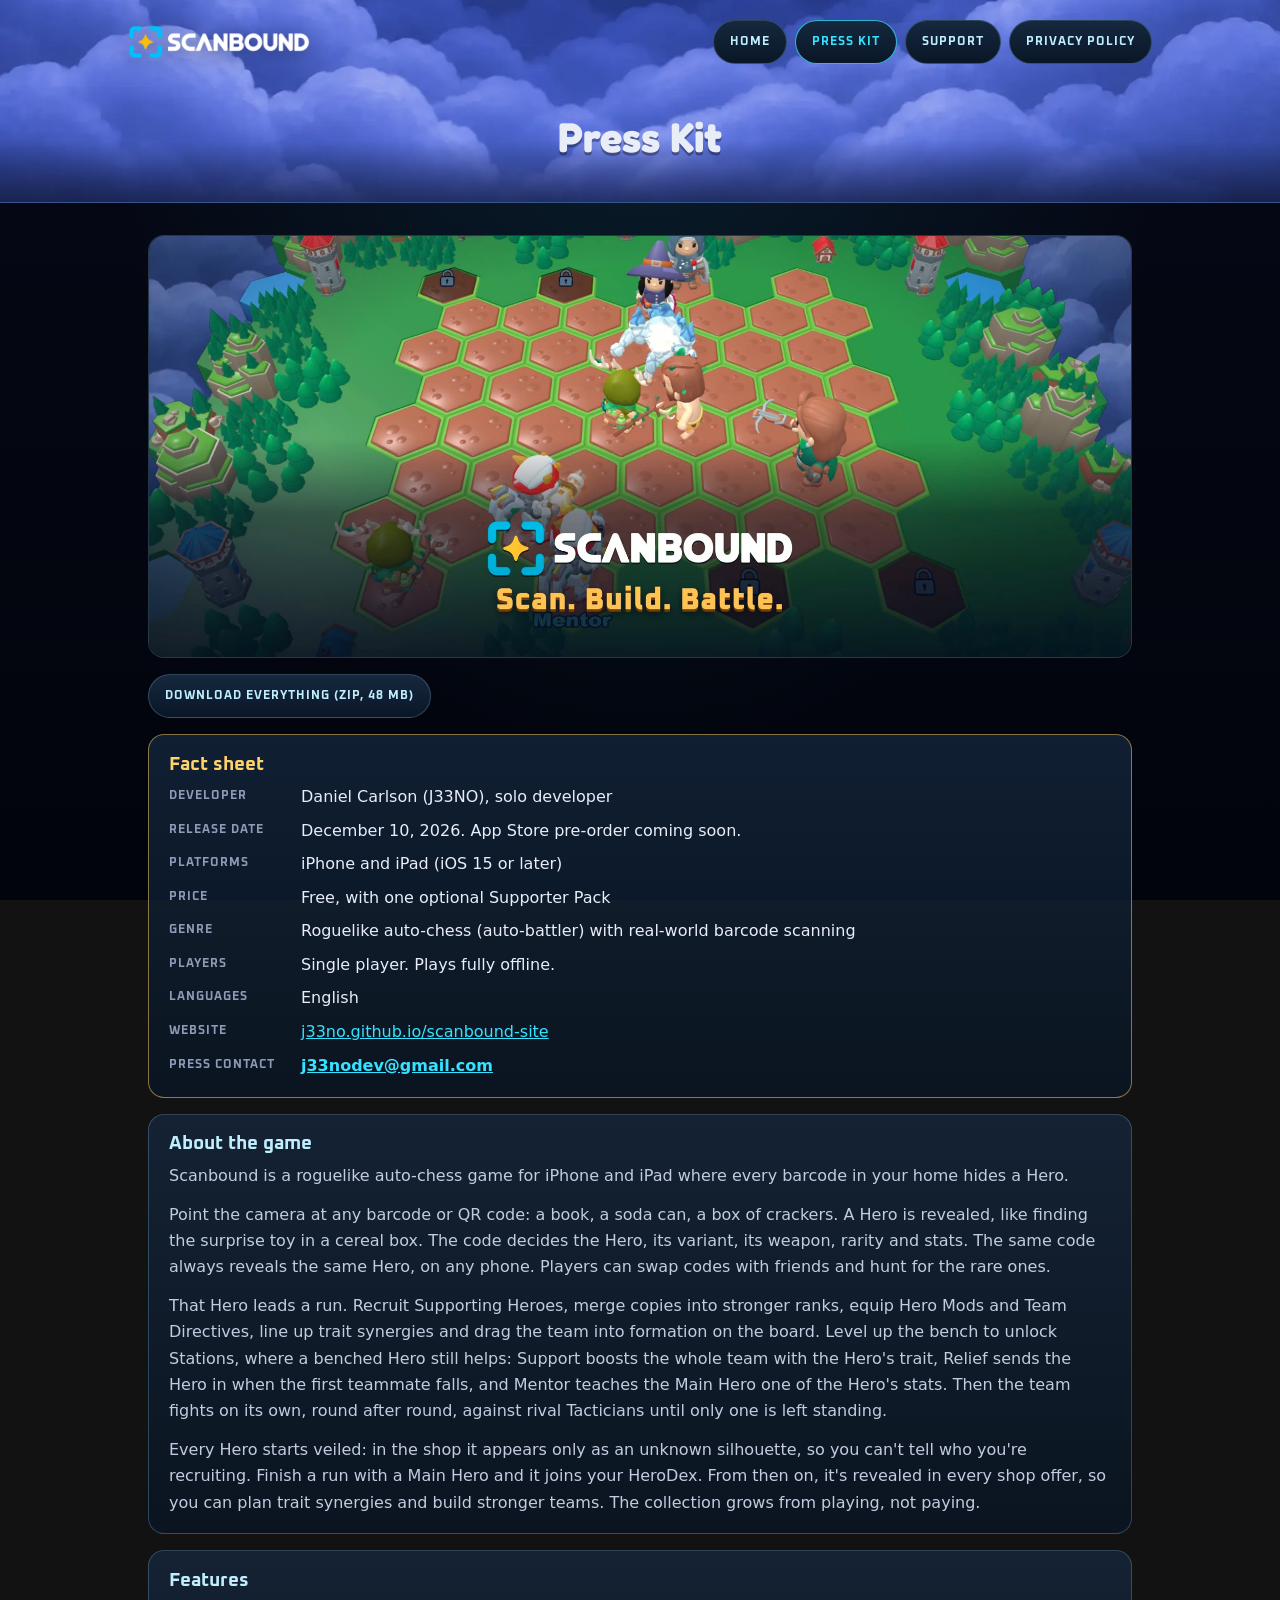
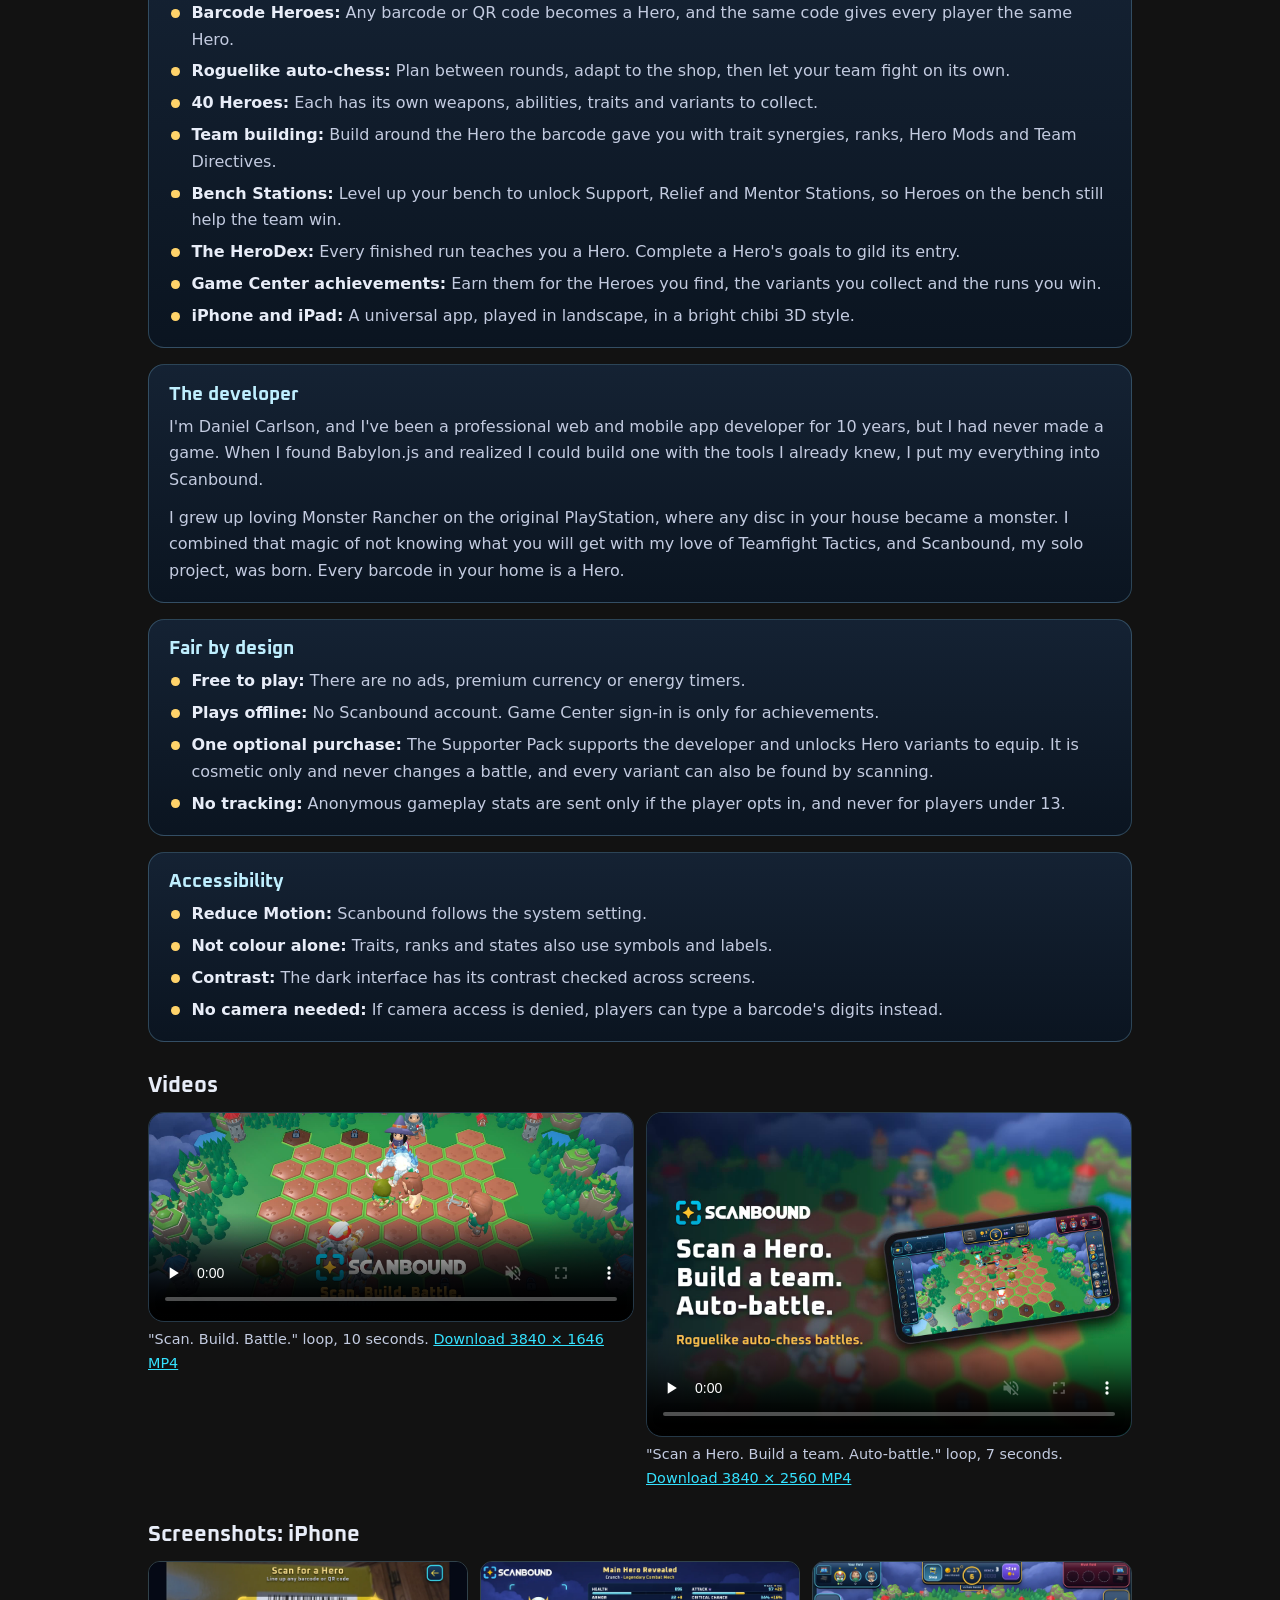
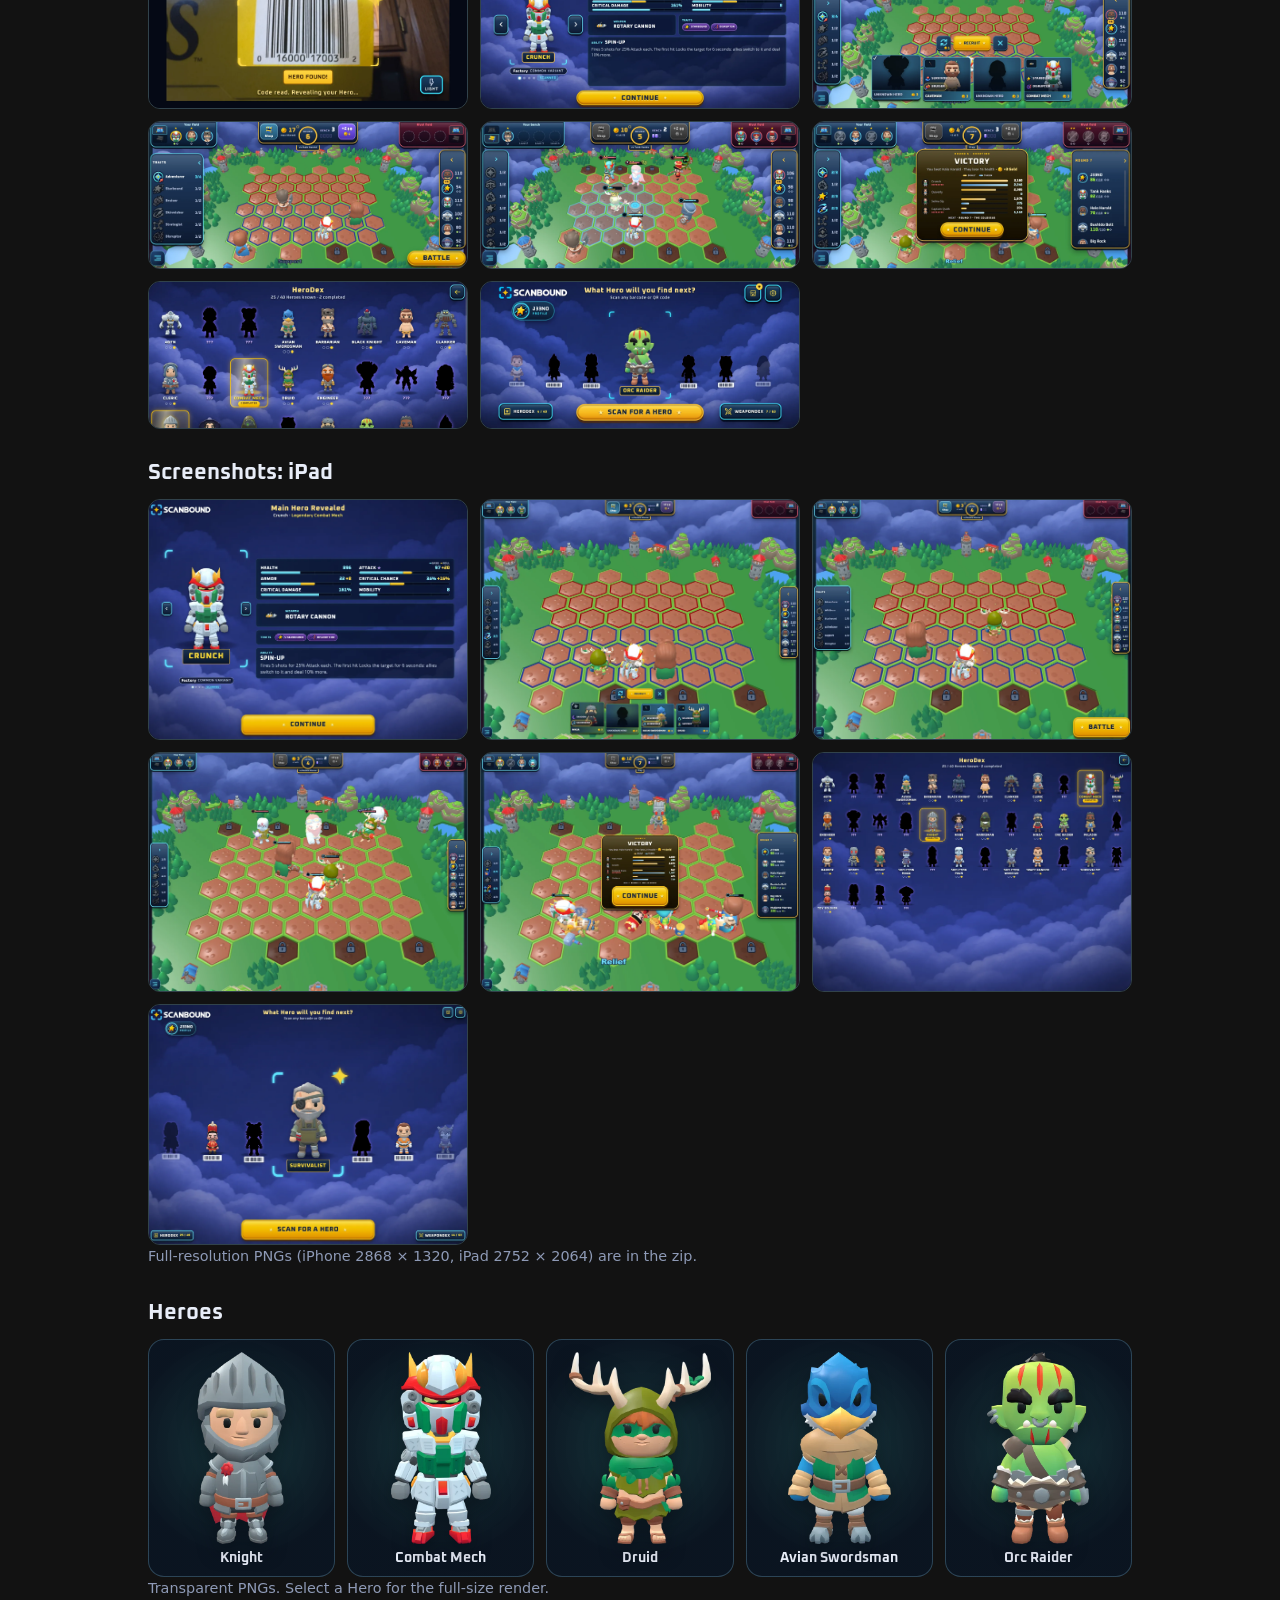
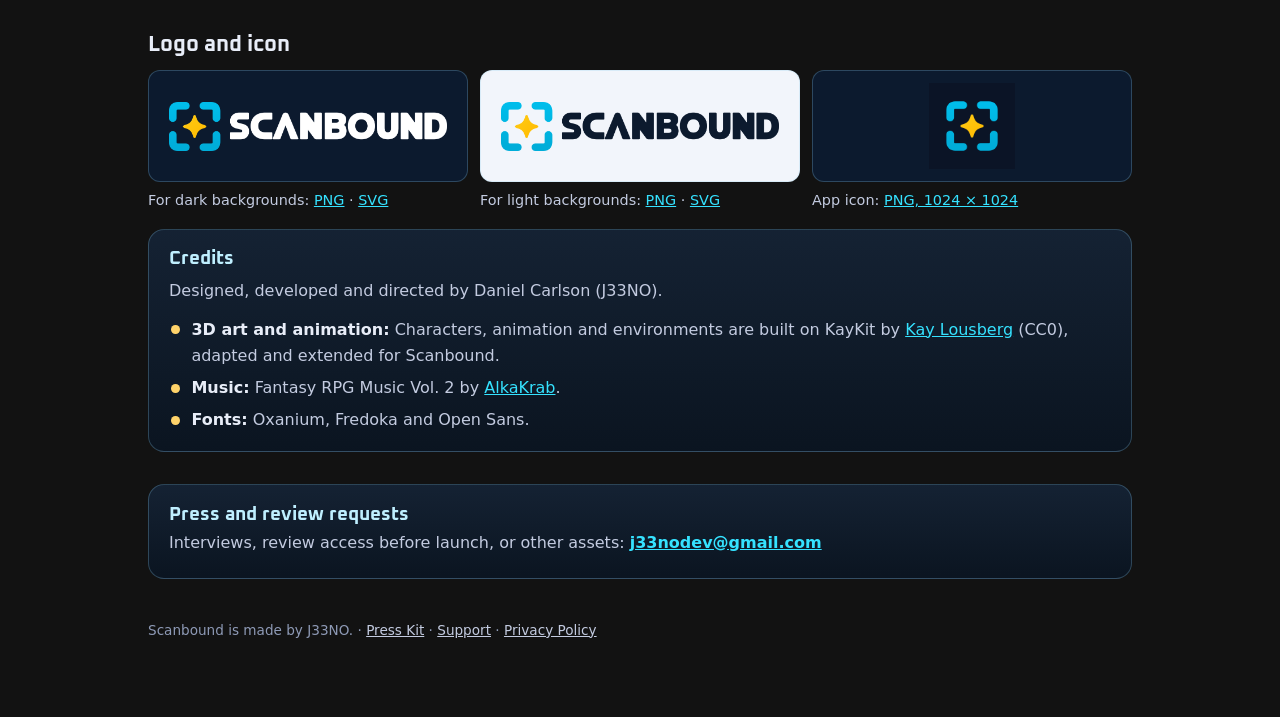
==== commit 223f25ac: "Mention Bench Stations on Home and the press kit Co-Authored-By: Claude Opus 5.5 <noreply@anthropic." ====
--- a/press/index.html
+++ b/press/index.html
@@ -52,7 +52,7 @@
       <h2>About the game</h2>
       <p>Scanbound is a roguelike auto-chess game for iPhone and iPad where every barcode in your home hides a Hero.</p>
       <p>Point the camera at any barcode or QR code: a book, a soda can, a box of crackers. A Hero is revealed, like finding the surprise toy in a cereal box. The code decides the Hero, its variant, its weapon, rarity and stats. The same code always reveals the same Hero, on any phone. Players can swap codes with friends and hunt for the rare ones.</p>
-      <p>That Hero leads a run. Recruit Supporting Heroes, merge copies into stronger ranks, equip Hero Mods and Team Directives, line up trait synergies and drag the team into formation on the board. Then the team fights on its own, round after round, against rival Tacticians until only one is left standing.</p>
+      <p>That Hero leads a run. Recruit Supporting Heroes, merge copies into stronger ranks, equip Hero Mods and Team Directives, line up trait synergies and drag the team into formation on the board. Level up the bench to unlock Stations, where a benched Hero still helps: Support boosts the whole team with the Hero's trait, Relief sends the Hero in when the first teammate falls, and Mentor teaches the Main Hero one of the Hero's stats. Then the team fights on its own, round after round, against rival Tacticians until only one is left standing.</p>
       <p>Every Hero starts veiled: in the shop it appears only as an unknown silhouette, so you can't tell who you're recruiting. Finish a run with a Main Hero and it joins your HeroDex. From then on, it's revealed in every shop offer, so you can plan trait synergies and build stronger teams. The collection grows from playing, not paying.</p>
     </section>
 
@@ -63,6 +63,7 @@
         <li><strong>Roguelike auto-chess:</strong> Plan between rounds, adapt to the shop, then let your team fight on its own.</li>
         <li><strong>40 Heroes:</strong> Each has its own weapons, abilities, traits and variants to collect.</li>
         <li><strong>Team building:</strong> Build around the Hero the barcode gave you with trait synergies, ranks, Hero Mods and Team Directives.</li>
+        <li><strong>Bench Stations:</strong> Level up your bench to unlock Support, Relief and Mentor Stations, so Heroes on the bench still help the team win.</li>
         <li><strong>The HeroDex:</strong> Every finished run teaches you a Hero. Complete a Hero's goals to gild its entry.</li>
         <li><strong>Game Center achievements:</strong> Earn them for the Heroes you find, the variants you collect and the runs you win.</li>
         <li><strong>iPhone and iPad:</strong> A universal app, played in landscape, in a bright chibi 3D style.</li>
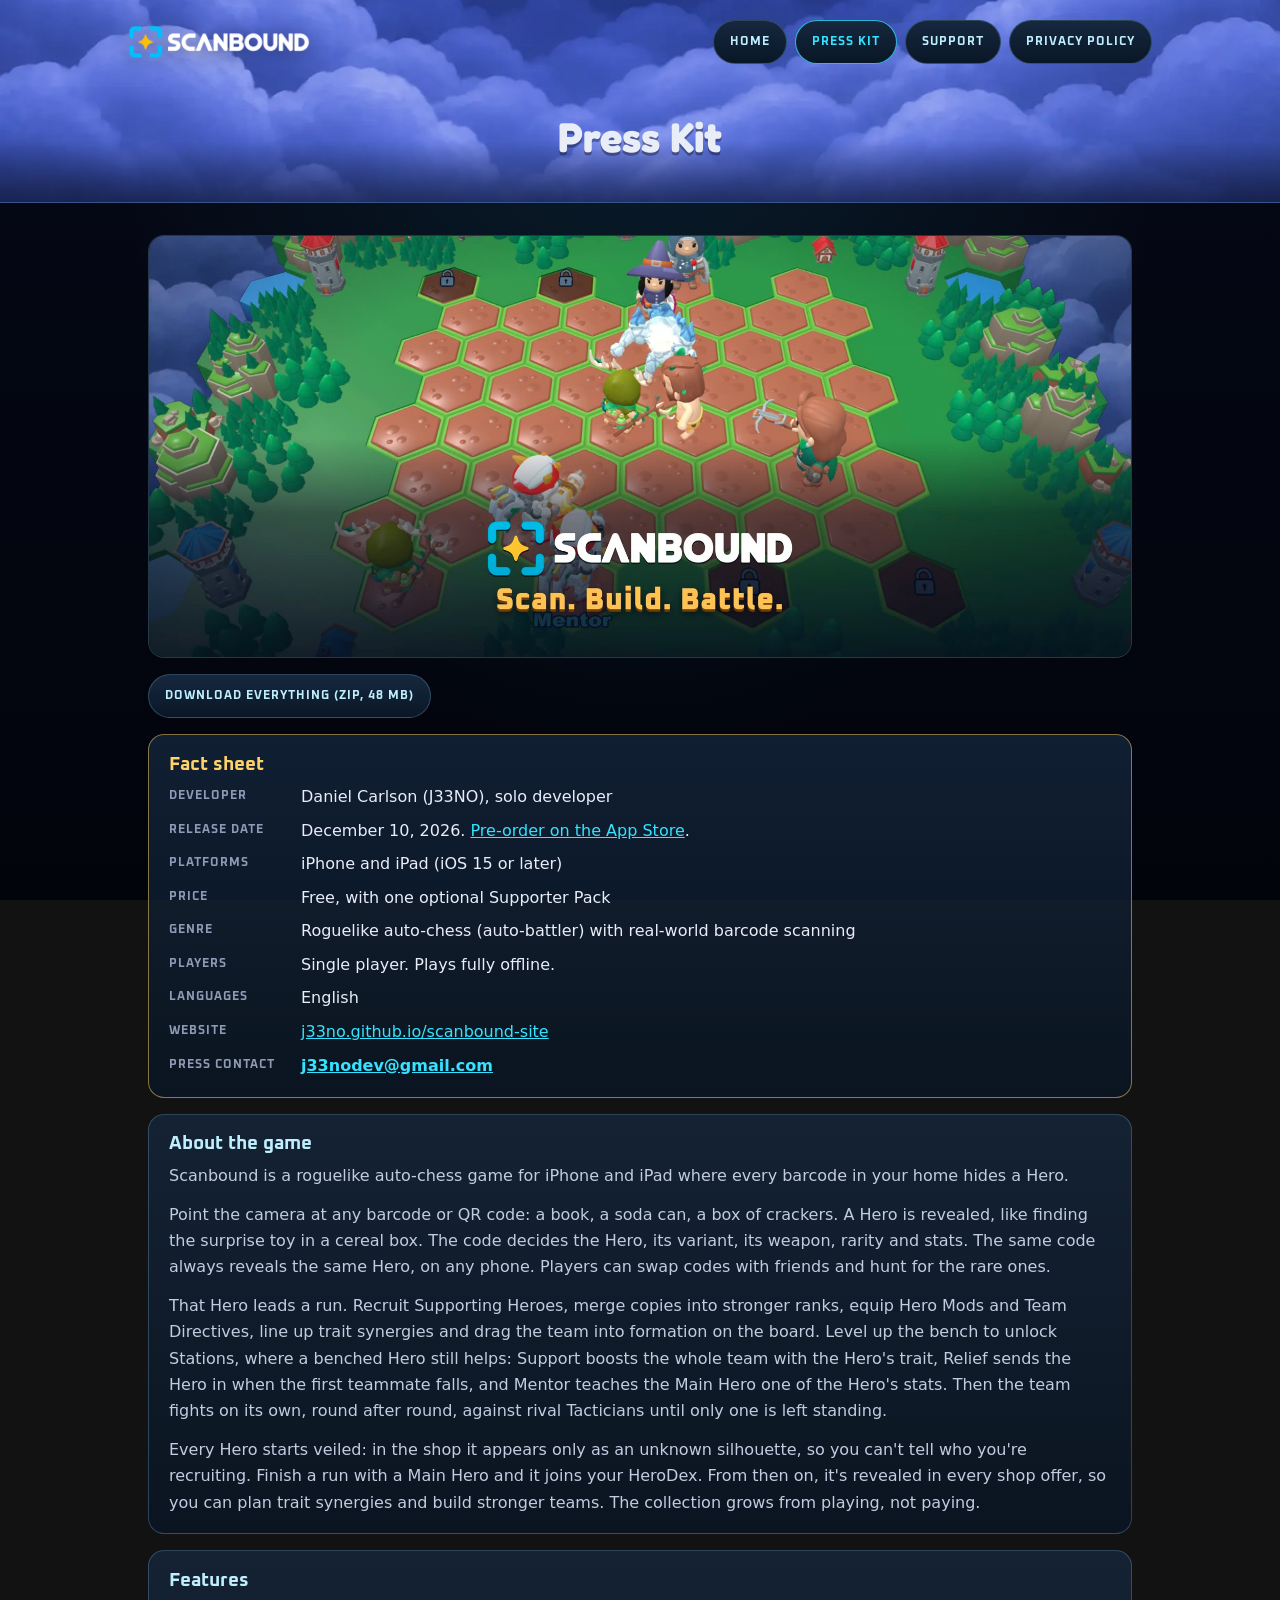
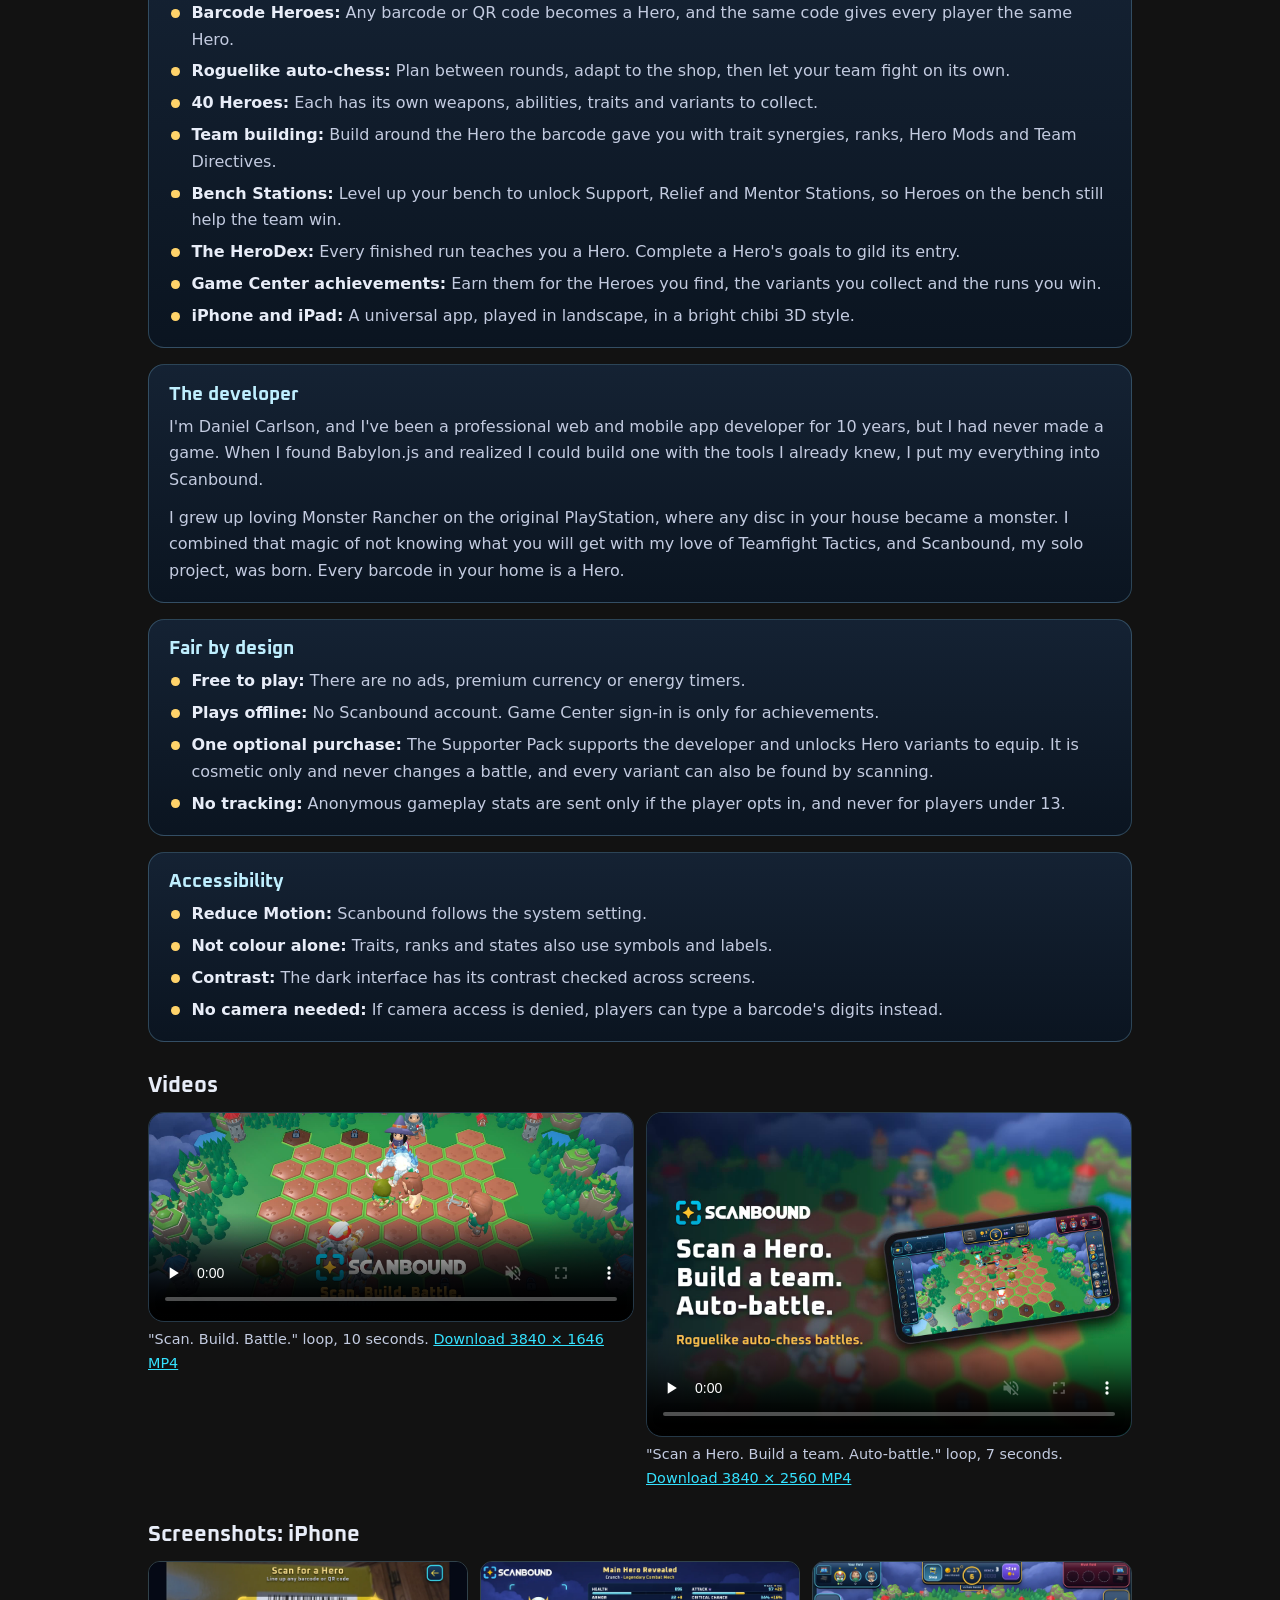
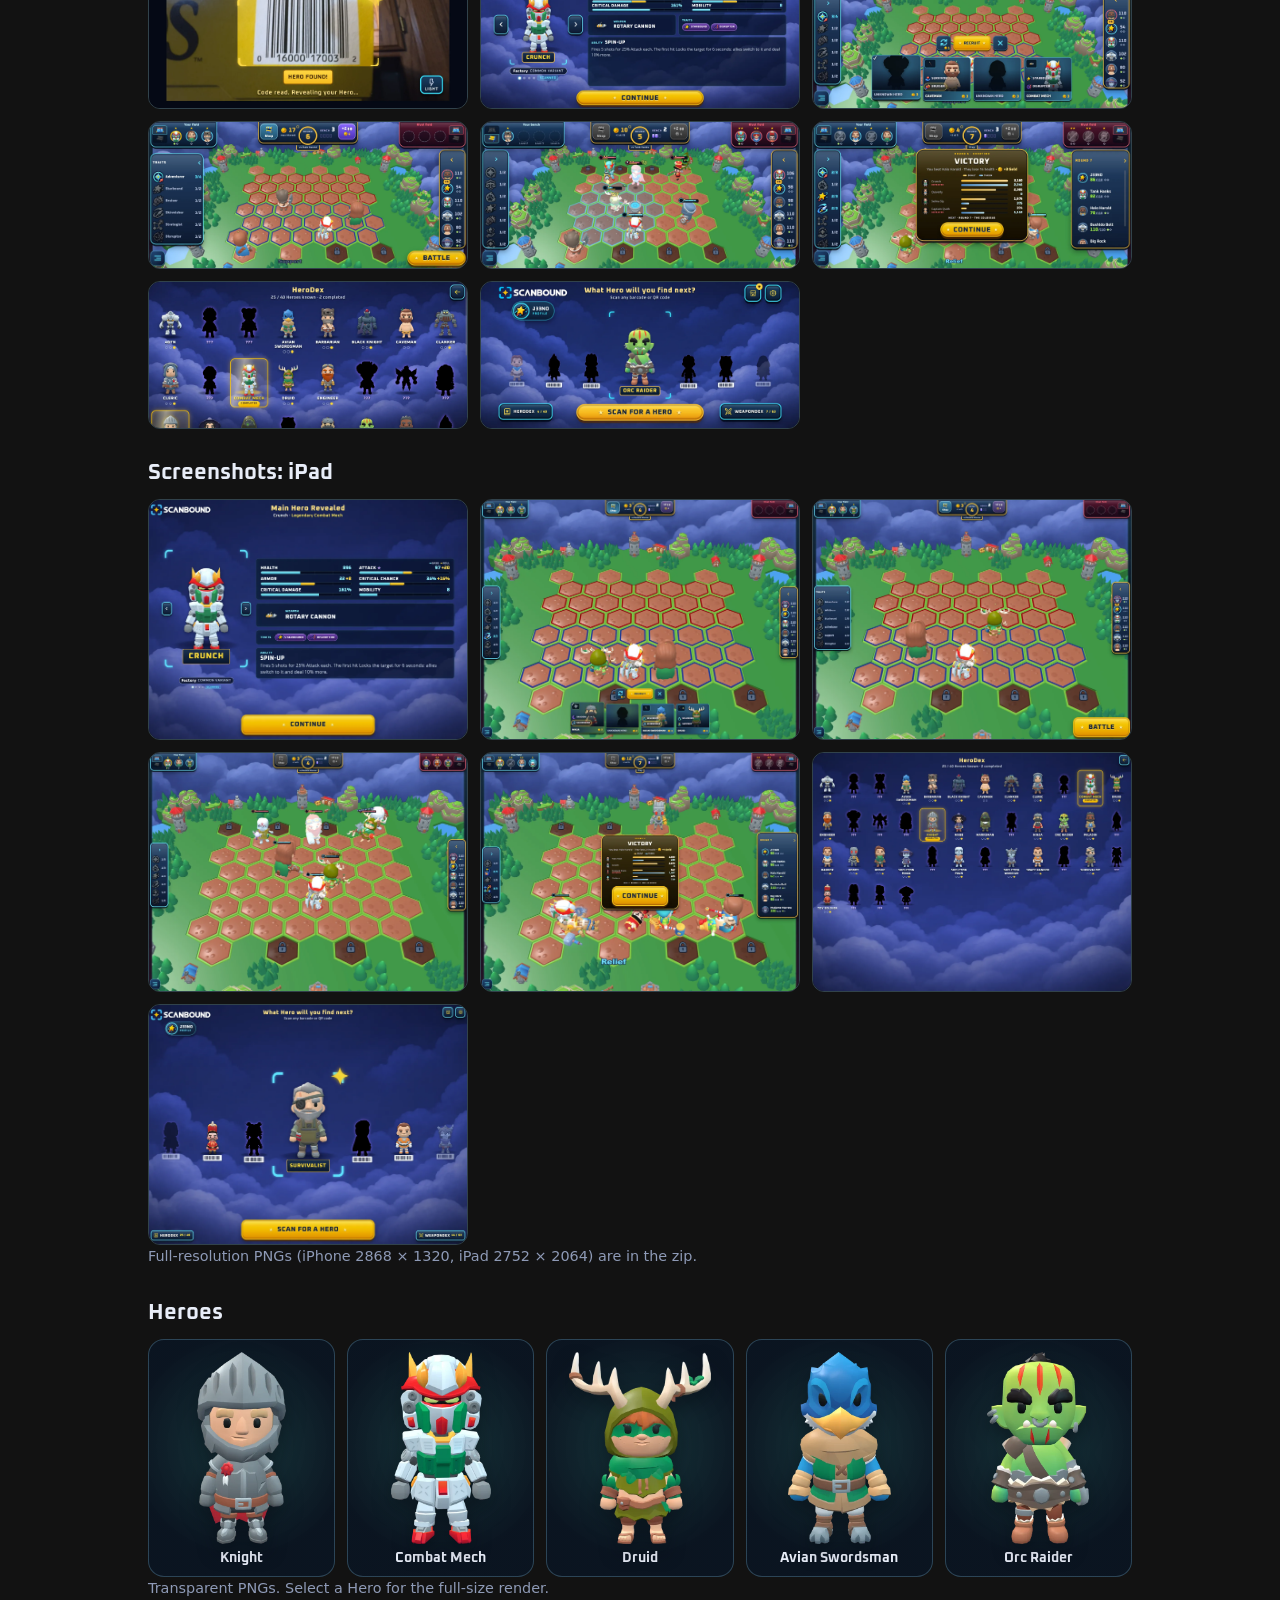
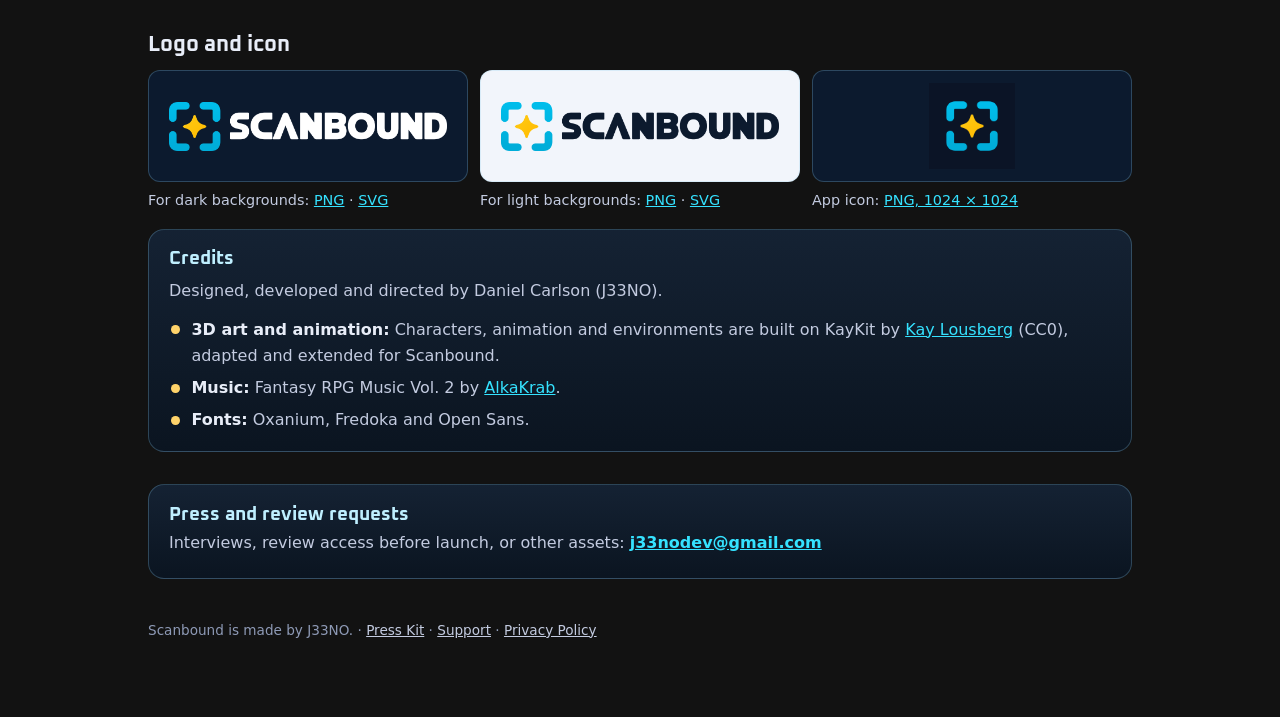
==== commit 7eef2181: "App Store pre-order link on Home and the press kit Co-Authored-By: Claude Opus 5.5 <noreply@anthropi" ====
--- a/press/index.html
+++ b/press/index.html
@@ -6,7 +6,7 @@
   <title>Press Kit - Scanbound</title>
   <meta name="description" content="Scanbound press kit: fact sheet, description, developer story, videos, screenshots, Hero art, logos and press contact.">
   <link rel="icon" href="../assets/icon.png">
-  <link rel="stylesheet" href="../assets/site.css?v=4">
+  <link rel="stylesheet" href="../assets/site.css?v=5">
 </head>
 <body class="press">
   <header class="sky sky--page">
@@ -37,7 +37,7 @@
       <h2>Fact sheet</h2>
       <dl class="factsheet">
         <dt>Developer</dt><dd>Daniel Carlson (J33NO), solo developer</dd>
-        <dt>Release date</dt><dd>December 10, 2026. App Store pre-order coming soon.</dd>
+        <dt>Release date</dt><dd>December 10, 2026. <a href="https://apps.apple.com/app/scanbound/id6794555263">Pre-order on the App Store</a>.</dd>
         <dt>Platforms</dt><dd>iPhone and iPad (iOS 15 or later)</dd>
         <dt>Price</dt><dd>Free, with one optional Supporter Pack</dd>
         <dt>Genre</dt><dd>Roguelike auto-chess (auto-battler) with real-world barcode scanning</dd>
--- a/assets/site.css
+++ b/assets/site.css
@@ -246,6 +246,28 @@
 }
 
 
+/* The App Store link under Home's tagline: the one gold button, so it reads as the thing to do. */
+.store {
+  display: grid;
+  justify-items: center;
+  gap: 0.55rem;
+  margin-top: 1.4rem;
+}
+
+.button--store {
+  min-height: 3rem;
+  padding-inline: 1.4rem;
+  border-color: rgba(255, 211, 106, 0.8);
+  background: linear-gradient(180deg, #3a2c0c, #1a1204);
+  color: var(--gold);
+  font-size: 0.86rem;
+}
+
+.store span {
+  color: var(--soft);
+  font-size: 0.92rem;
+}
+
 .lineup {
   position: relative;
   z-index: 1;
